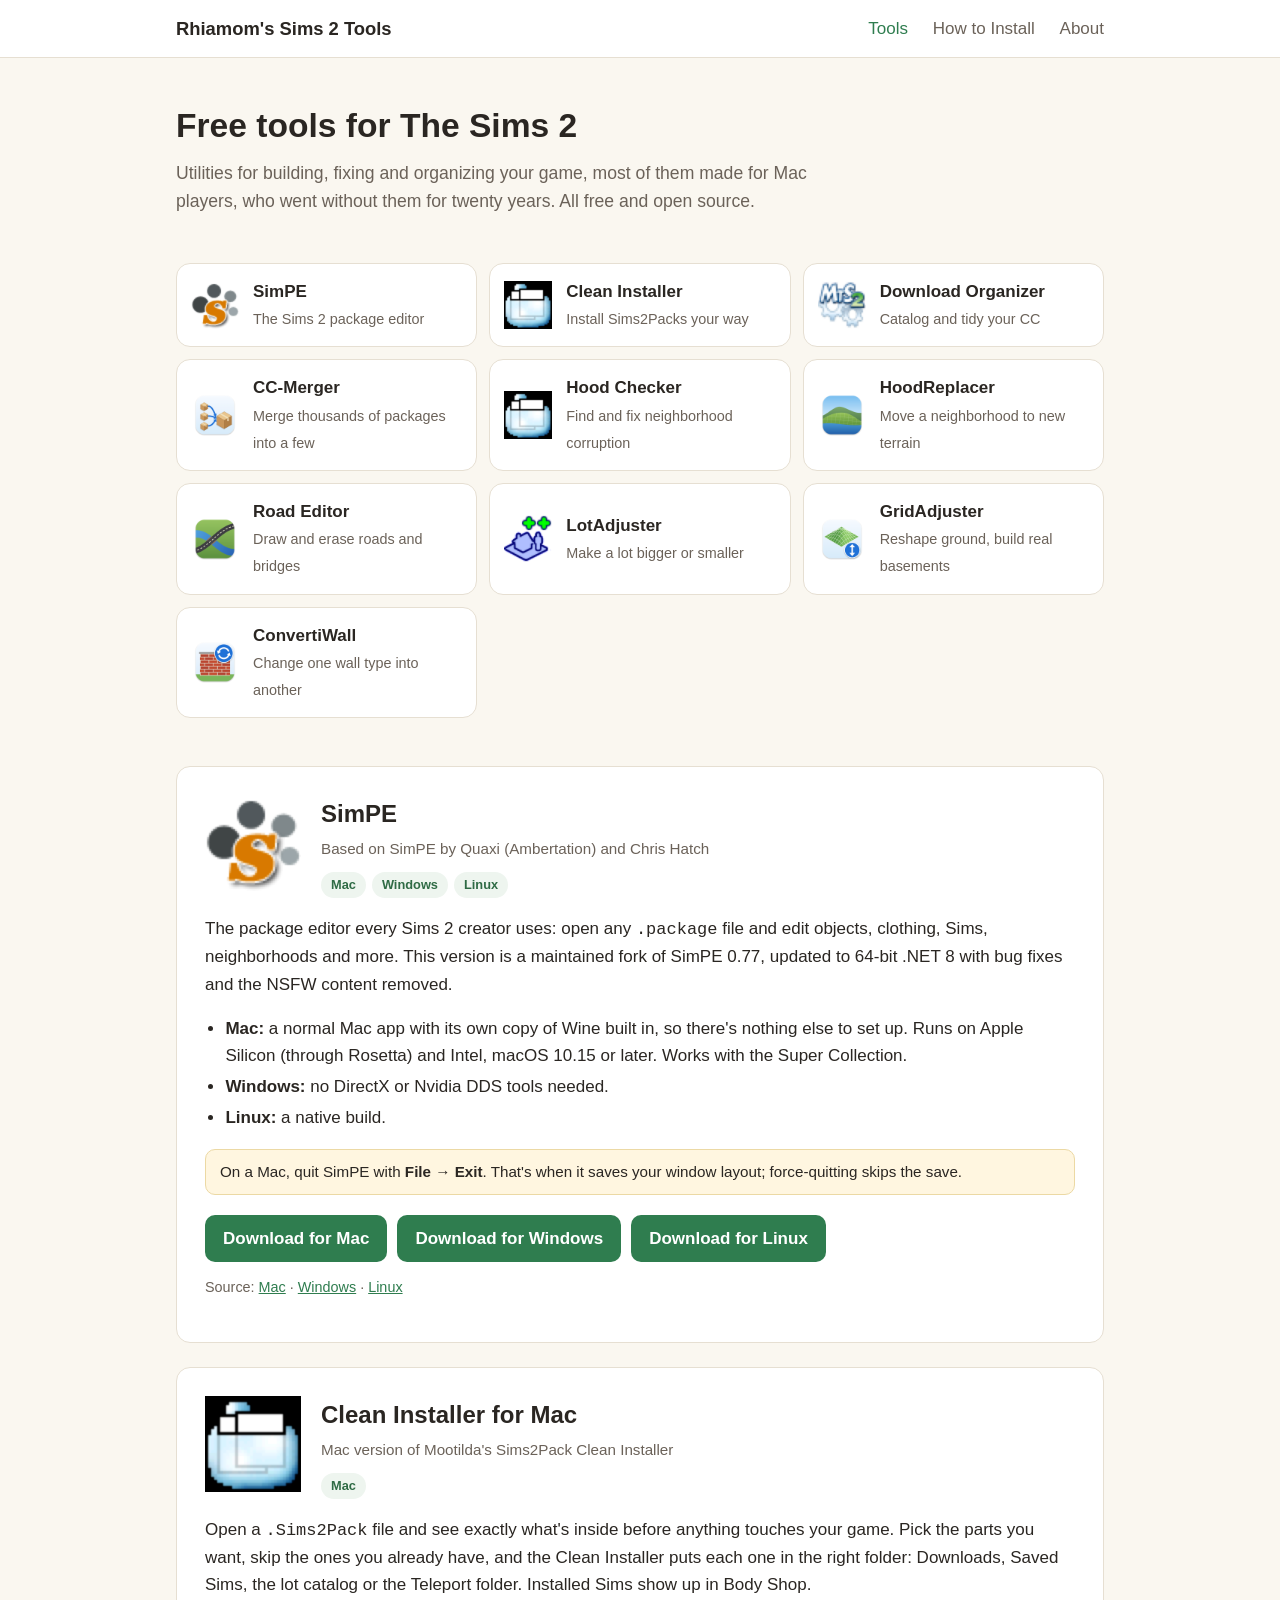
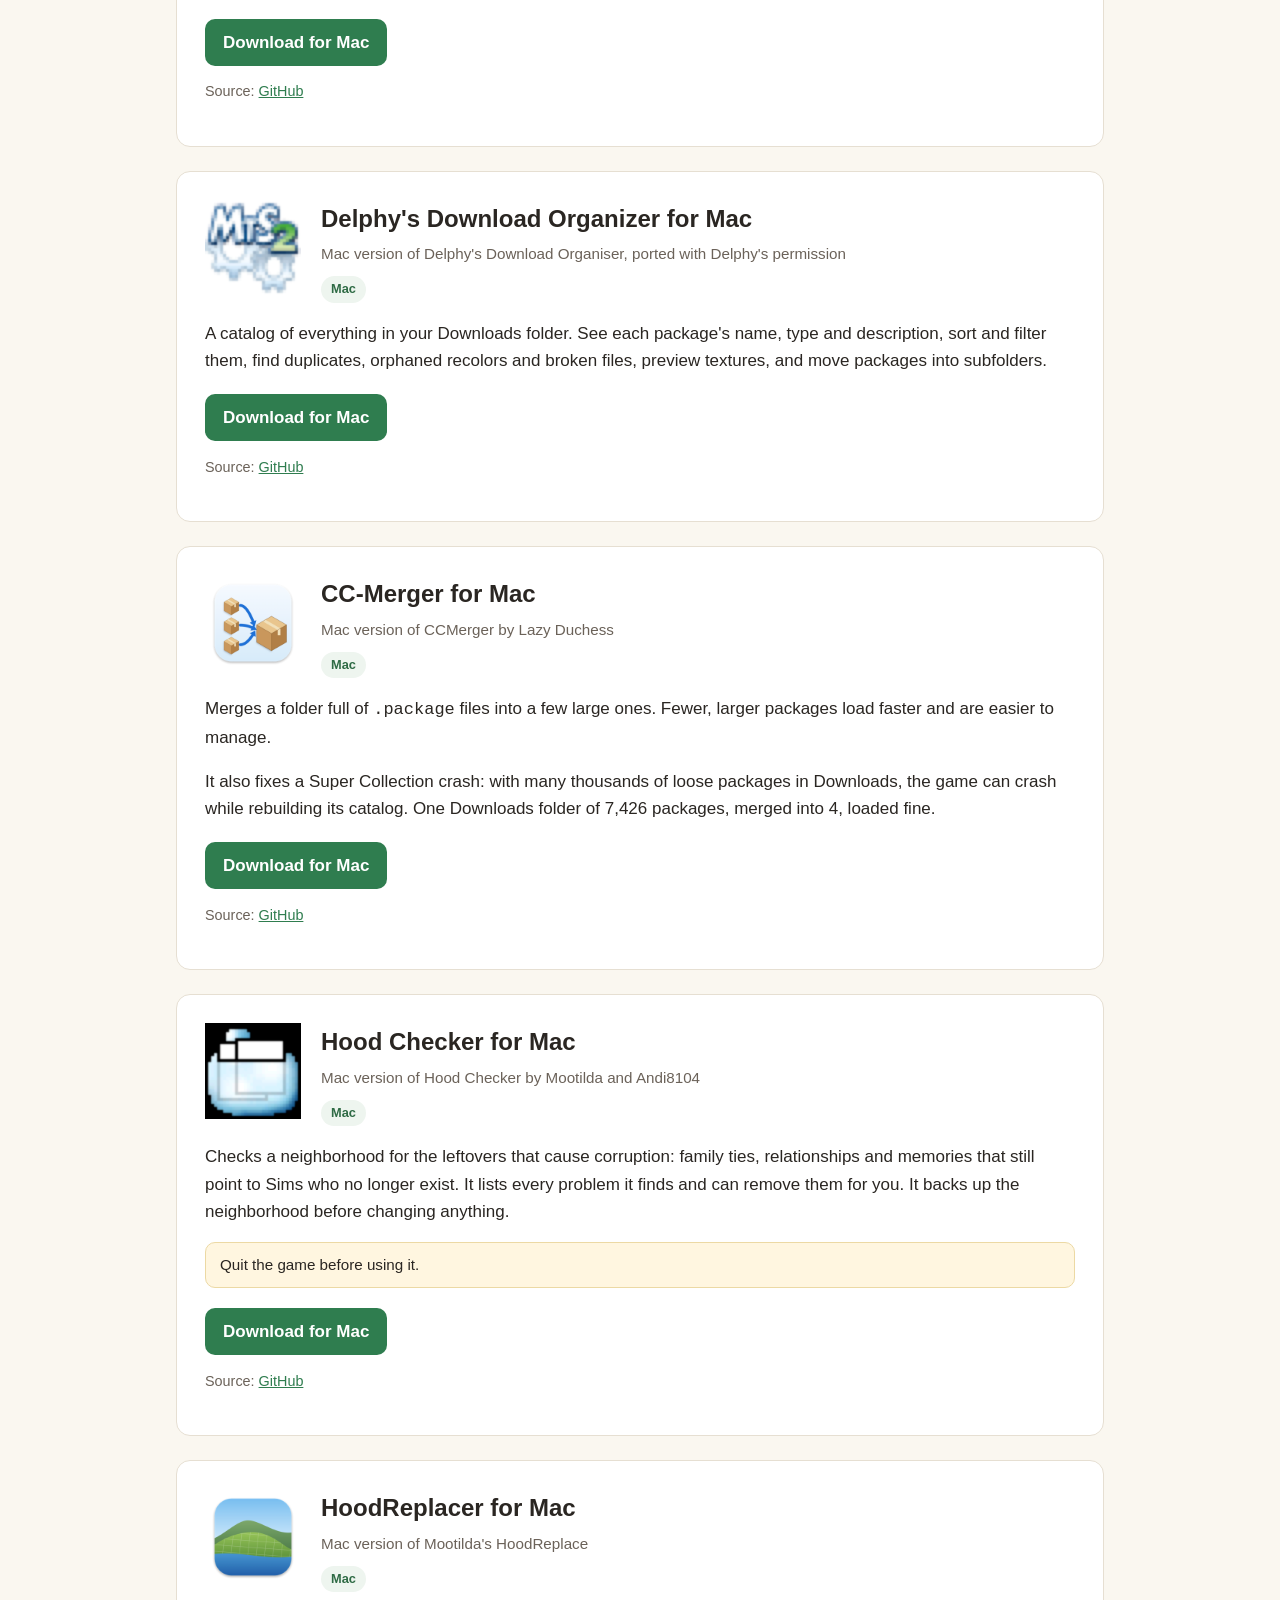
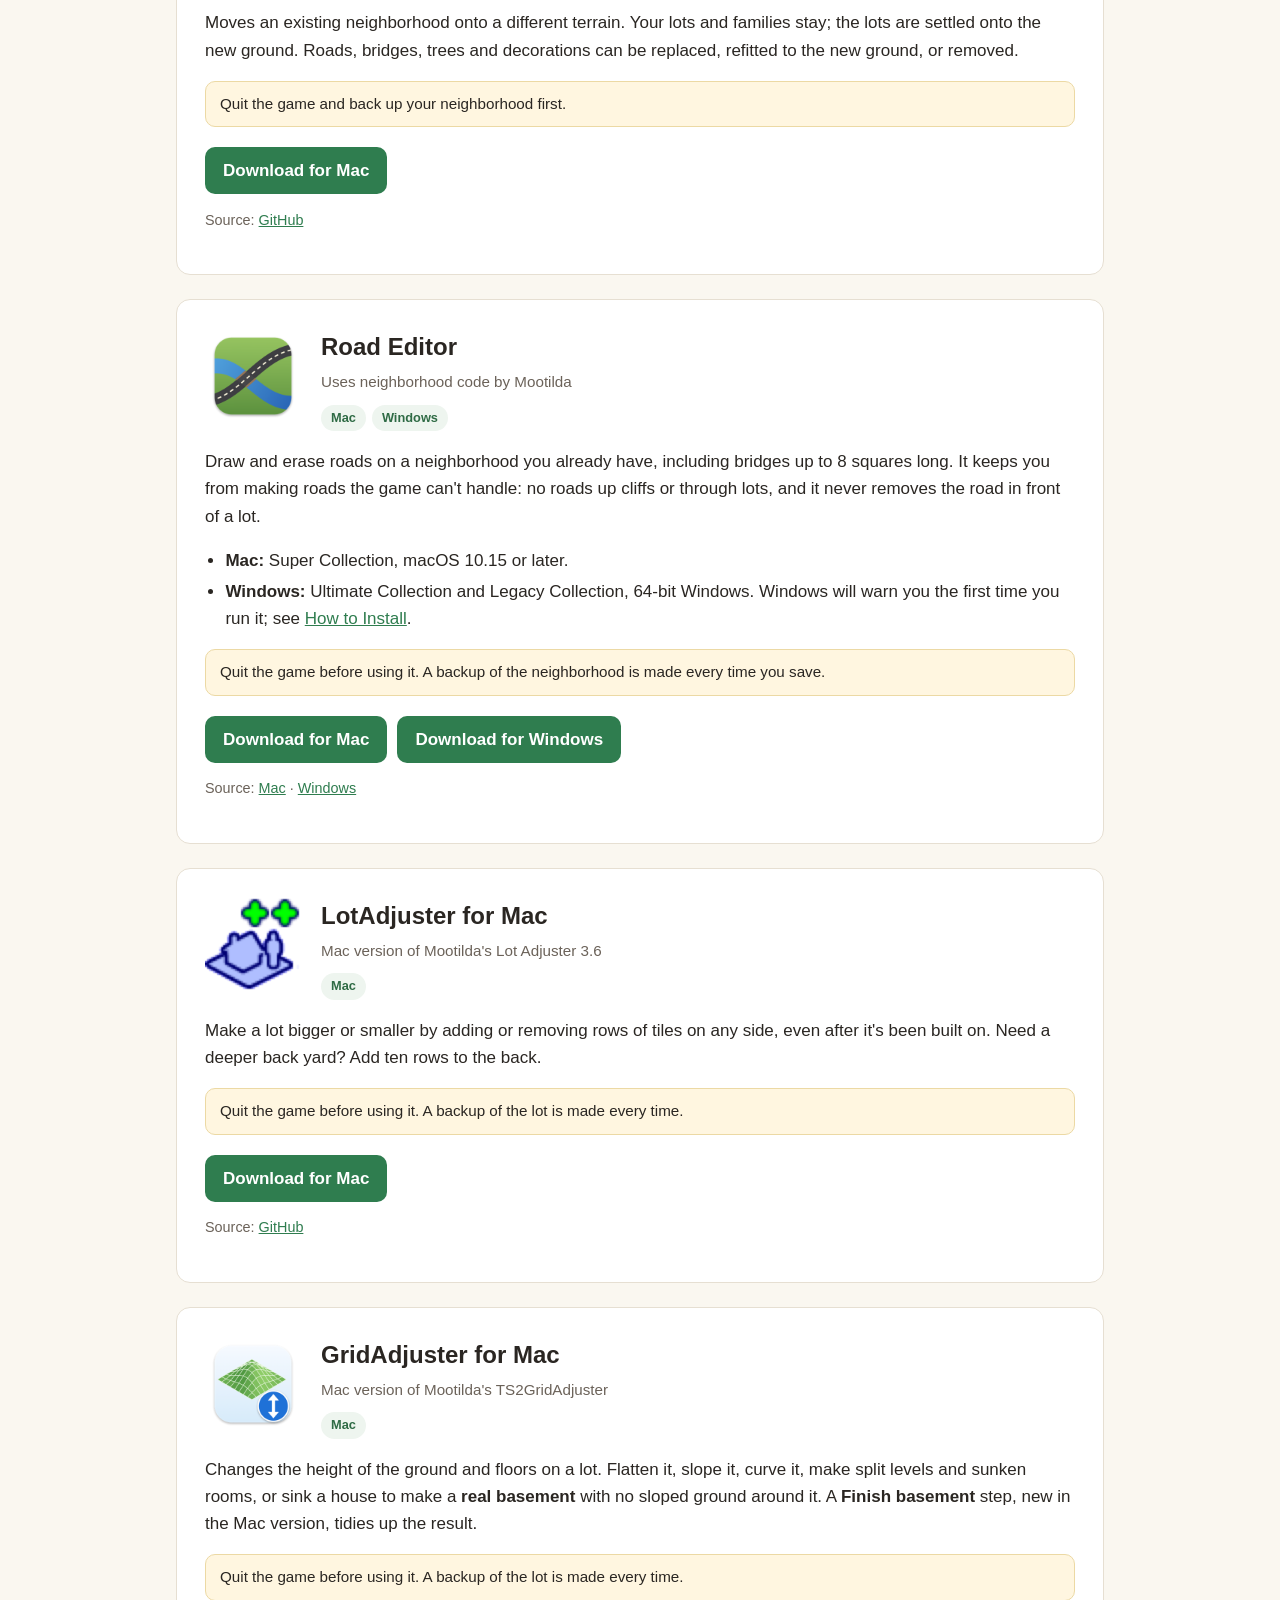
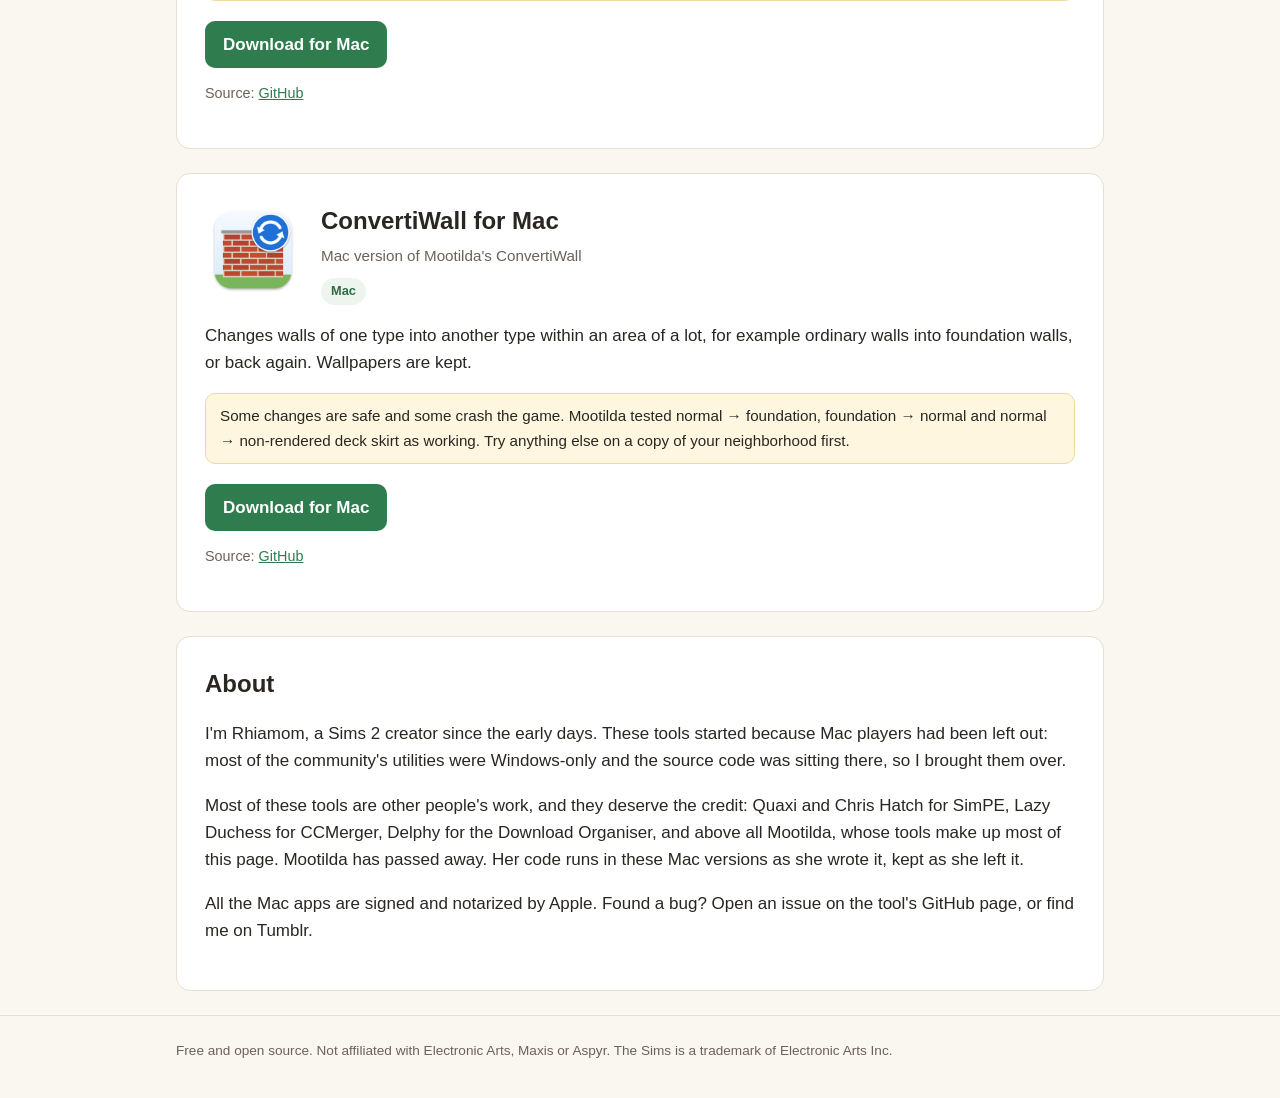
==== index.html @ bed541d4 "Initial site: tool pages, install guide, live release links Co-Authored-By: Claude Opus 5.5 <noreply" ====
<!doctype html>
<html lang="en">
<head>
  <meta charset="utf-8">
  <meta name="viewport" content="width=device-width, initial-scale=1">
  <title>Rhiamom's Sims 2 Tools</title>
  <meta name="description" content="Free Sims 2 utilities for Mac, Windows and Linux: SimPE, Clean Installer, CC-Merger, Road Editor, Hood Checker and more.">
  <link rel="icon" href="icons/simpe.png">
  <link rel="stylesheet" href="style.css">
</head>
<body>

<header class="site">
  <div class="wrap">
    <a class="brand" href="./">Rhiamom's Sims 2 Tools</a>
    <nav>
      <a href="./" aria-current="page">Tools</a>
      <a href="install.html">How to Install</a>
      <a href="#about">About</a>
    </nav>
  </div>
</header>

<main class="wrap">

  <section class="hero">
    <h1>Free tools for The Sims 2</h1>
    <p>Utilities for building, fixing and organizing your game, most of them made
    for Mac players, who went without them for twenty years. All free and open source.</p>
  </section>

  <div class="grid">
    <a href="#simpe"><img src="icons/simpe.png" alt=""><div><strong>SimPE</strong><span>The Sims 2 package editor</span></div></a>
    <a href="#clean-installer"><img src="icons/clean-installer.png" alt=""><div><strong>Clean Installer</strong><span>Install Sims2Packs your way</span></div></a>
    <a href="#download-organizer"><img src="icons/download-organizer.png" alt=""><div><strong>Download Organizer</strong><span>Catalog and tidy your CC</span></div></a>
    <a href="#cc-merger"><img src="icons/cc-merger.png" alt=""><div><strong>CC-Merger</strong><span>Merge thousands of packages into a few</span></div></a>
    <a href="#hood-checker"><img src="icons/hood-checker.png" alt=""><div><strong>Hood Checker</strong><span>Find and fix neighborhood corruption</span></div></a>
    <a href="#hoodreplacer"><img src="icons/hoodreplacer.png" alt=""><div><strong>HoodReplacer</strong><span>Move a neighborhood to new terrain</span></div></a>
    <a href="#road-editor"><img src="icons/road-editor.png" alt=""><div><strong>Road Editor</strong><span>Draw and erase roads and bridges</span></div></a>
    <a href="#lotadjuster"><img src="icons/lotadjuster.png" alt=""><div><strong>LotAdjuster</strong><span>Make a lot bigger or smaller</span></div></a>
    <a href="#gridadjuster"><img src="icons/gridadjuster.png" alt=""><div><strong>GridAdjuster</strong><span>Reshape ground, build real basements</span></div></a>
    <a href="#convertiwall"><img src="icons/convertiwall.png" alt=""><div><strong>ConvertiWall</strong><span>Change one wall type into another</span></div></a>
  </div>

  <!-- ===================== SimPE ===================== -->
  <section class="tool" id="simpe">
    <div class="tool-head">
      <img src="icons/simpe.png" alt="SimPE icon">
      <div>
        <h2>SimPE</h2>
        <p class="credit">Based on SimPE by Quaxi (Ambertation) and Chris Hatch</p>
        <div class="tags"><span>Mac</span><span>Windows</span><span>Linux</span></div>
      </div>
    </div>
    <p>The package editor every Sims 2 creator uses: open any <code>.package</code> file and edit
    objects, clothing, Sims, neighborhoods and more. This version is a maintained fork of
    SimPE 0.77, updated to 64-bit .NET 8 with bug fixes and the NSFW content removed.</p>
    <ul>
      <li><strong>Mac:</strong> a normal Mac app with its own copy of Wine built in, so there's
        nothing else to set up. Runs on Apple Silicon (through Rosetta) and Intel, macOS 10.15 or later.
        Works with the Super Collection.</li>
      <li><strong>Windows:</strong> no DirectX or Nvidia DDS tools needed.</li>
      <li><strong>Linux:</strong> a native build.</li>
    </ul>
    <div class="note">On a Mac, quit SimPE with <strong>File → Exit</strong>. That's when it saves your
      window layout; force-quitting skips the save.</div>
    <div class="downloads">
      <a class="btn" data-repo="SimPE-Mac-Wine" data-ext=".dmg" href="https://github.com/rhiamom/SimPE-Mac-Wine/releases/latest">Download for Mac</a>
      <a class="btn" data-repo="SimPE-Fixed" data-ext=".zip" href="https://github.com/rhiamom/SimPE-Fixed/releases/latest">Download for Windows</a>
      <a class="btn" data-repo="SimPE-Fixed-Linux" data-ext=".zip" href="https://github.com/rhiamom/SimPE-Fixed-Linux/releases/latest">Download for Linux</a>
    </div>
    <p class="source">Source: <a href="https://github.com/rhiamom/SimPE-Mac-Wine">Mac</a> ·
      <a href="https://github.com/rhiamom/SimPE-Fixed">Windows</a> ·
      <a href="https://github.com/rhiamom/SimPE-Fixed-Linux">Linux</a></p>
  </section>

  <!-- ===================== Clean Installer ===================== -->
  <section class="tool" id="clean-installer">
    <div class="tool-head">
      <img src="icons/clean-installer.png" alt="Clean Installer icon">
      <div>
        <h2>Clean Installer for Mac</h2>
        <p class="credit">Mac version of Mootilda's Sims2Pack Clean Installer</p>
        <div class="tags"><span>Mac</span></div>
      </div>
    </div>
    <p>Open a <code>.Sims2Pack</code> file and see exactly what's inside before anything touches
    your game. Pick the parts you want, skip the ones you already have, and the Clean Installer puts
    each one in the right folder: Downloads, Saved Sims, the lot catalog or the Teleport folder.
    Installed Sims show up in Body Shop.</p>
    <div class="downloads">
      <a class="btn" data-repo="Clean-Installer-for-Mac" data-ext=".dmg" href="https://github.com/rhiamom/Clean-Installer-for-Mac/releases/latest">Download for Mac</a>
    </div>
    <p class="source">Source: <a href="https://github.com/rhiamom/Clean-Installer-for-Mac">GitHub</a></p>
  </section>

  <!-- ===================== Download Organizer ===================== -->
  <section class="tool" id="download-organizer">
    <div class="tool-head">
      <img src="icons/download-organizer.png" alt="Download Organizer icon">
      <div>
        <h2>Delphy's Download Organizer for Mac</h2>
        <p class="credit">Mac version of Delphy's Download Organiser, ported with Delphy's permission</p>
        <div class="tags"><span>Mac</span></div>
      </div>
    </div>
    <p>A catalog of everything in your Downloads folder. See each package's name, type and
    description, sort and filter them, find duplicates, orphaned recolors and broken files, preview
    textures, and move packages into subfolders.</p>
    <div class="downloads">
      <a class="btn" data-repo="Delphy-s-Download-Organizer-for-Mac" data-ext=".dmg" href="https://github.com/rhiamom/Delphy-s-Download-Organizer-for-Mac/releases/latest">Download for Mac</a>
    </div>
    <p class="source">Source: <a href="https://github.com/rhiamom/Delphy-s-Download-Organizer-for-Mac">GitHub</a></p>
  </section>

  <!-- ===================== CC-Merger ===================== -->
  <section class="tool" id="cc-merger">
    <div class="tool-head">
      <img src="icons/cc-merger.png" alt="CC-Merger icon">
      <div>
        <h2>CC-Merger for Mac</h2>
        <p class="credit">Mac version of CCMerger by Lazy Duchess</p>
        <div class="tags"><span>Mac</span></div>
      </div>
    </div>
    <p>Merges a folder full of <code>.package</code> files into a few large ones. Fewer, larger
    packages load faster and are easier to manage.</p>
    <p>It also fixes a Super Collection crash: with many thousands of loose packages in Downloads,
    the game can crash while rebuilding its catalog. One Downloads folder of 7,426 packages, merged
    into 4, loaded fine.</p>
    <div class="downloads">
      <a class="btn" data-repo="CC-Merger-for-Mac" data-ext=".dmg" href="https://github.com/rhiamom/CC-Merger-for-Mac/releases/latest">Download for Mac</a>
    </div>
    <p class="source">Source: <a href="https://github.com/rhiamom/CC-Merger-for-Mac">GitHub</a></p>
  </section>

  <!-- ===================== Hood Checker ===================== -->
  <section class="tool" id="hood-checker">
    <div class="tool-head">
      <img src="icons/hood-checker.png" alt="Hood Checker icon">
      <div>
        <h2>Hood Checker for Mac</h2>
        <p class="credit">Mac version of Hood Checker by Mootilda and Andi8104</p>
        <div class="tags"><span>Mac</span></div>
      </div>
    </div>
    <p>Checks a neighborhood for the leftovers that cause corruption: family ties, relationships
    and memories that still point to Sims who no longer exist. It lists every problem it finds and
    can remove them for you. It backs up the neighborhood before changing anything.</p>
    <div class="note">Quit the game before using it.</div>
    <div class="downloads">
      <a class="btn" data-repo="Hood-Checker-for-Mac" data-ext=".dmg" href="https://github.com/rhiamom/Hood-Checker-for-Mac/releases/latest">Download for Mac</a>
    </div>
    <p class="source">Source: <a href="https://github.com/rhiamom/Hood-Checker-for-Mac">GitHub</a></p>
  </section>

  <!-- ===================== HoodReplacer ===================== -->
  <section class="tool" id="hoodreplacer">
    <div class="tool-head">
      <img src="icons/hoodreplacer.png" alt="HoodReplacer icon">
      <div>
        <h2>HoodReplacer for Mac</h2>
        <p class="credit">Mac version of Mootilda's HoodReplace</p>
        <div class="tags"><span>Mac</span></div>
      </div>
    </div>
    <p>Moves an existing neighborhood onto a different terrain. Your lots and families stay; the
    lots are settled onto the new ground. Roads, bridges, trees and decorations can be replaced,
    refitted to the new ground, or removed.</p>
    <div class="note">Quit the game and back up your neighborhood first.</div>
    <div class="downloads">
      <a class="btn" data-repo="HoodReplacer-for-Mac" data-ext=".dmg" href="https://github.com/rhiamom/HoodReplacer-for-Mac/releases/latest">Download for Mac</a>
    </div>
    <p class="source">Source: <a href="https://github.com/rhiamom/HoodReplacer-for-Mac">GitHub</a></p>
  </section>

  <!-- ===================== Road Editor ===================== -->
  <section class="tool" id="road-editor">
    <div class="tool-head">
      <img src="icons/road-editor.png" alt="Road Editor icon">
      <div>
        <h2>Road Editor</h2>
        <p class="credit">Uses neighborhood code by Mootilda</p>
        <div class="tags"><span>Mac</span><span>Windows</span></div>
      </div>
    </div>
    <p>Draw and erase roads on a neighborhood you already have, including bridges up to
    8 squares long. It keeps you from making roads the game can't handle: no roads up cliffs or
    through lots, and it never removes the road in front of a lot.</p>
    <ul>
      <li><strong>Mac:</strong> Super Collection, macOS 10.15 or later.</li>
      <li><strong>Windows:</strong> Ultimate Collection and Legacy Collection, 64-bit Windows.
        Windows will warn you the first time you run it; see
        <a href="install.html#windows">How to Install</a>.</li>
    </ul>
    <div class="note">Quit the game before using it. A backup of the neighborhood is made every time you save.</div>
    <div class="downloads">
      <a class="btn" data-repo="Road-Editor-for-Mac" data-ext=".dmg" href="https://github.com/rhiamom/Road-Editor-for-Mac/releases/latest">Download for Mac</a>
      <a class="btn" data-repo="Road-Editor-for-Windows" data-ext=".zip" href="https://github.com/rhiamom/Road-Editor-for-Windows/releases/latest">Download for Windows</a>
    </div>
    <p class="source">Source: <a href="https://github.com/rhiamom/Road-Editor-for-Mac">Mac</a> ·
      <a href="https://github.com/rhiamom/Road-Editor-for-Windows">Windows</a></p>
  </section>

  <!-- ===================== LotAdjuster ===================== -->
  <section class="tool" id="lotadjuster">
    <div class="tool-head">
      <img src="icons/lotadjuster.png" alt="LotAdjuster icon">
      <div>
        <h2>LotAdjuster for Mac</h2>
        <p class="credit">Mac version of Mootilda's Lot Adjuster 3.6</p>
        <div class="tags"><span>Mac</span></div>
      </div>
    </div>
    <p>Make a lot bigger or smaller by adding or removing rows of tiles on any side, even after
    it's been built on. Need a deeper back yard? Add ten rows to the back.</p>
    <div class="note">Quit the game before using it. A backup of the lot is made every time.</div>
    <div class="downloads">
      <a class="btn" data-repo="Lot-Adjuster-for-Mac" data-ext=".dmg" href="https://github.com/rhiamom/Lot-Adjuster-for-Mac/releases/latest">Download for Mac</a>
    </div>
    <p class="source">Source: <a href="https://github.com/rhiamom/Lot-Adjuster-for-Mac">GitHub</a></p>
  </section>

  <!-- ===================== GridAdjuster ===================== -->
  <section class="tool" id="gridadjuster">
    <div class="tool-head">
      <img src="icons/gridadjuster.png" alt="GridAdjuster icon">
      <div>
        <h2>GridAdjuster for Mac</h2>
        <p class="credit">Mac version of Mootilda's TS2GridAdjuster</p>
        <div class="tags"><span>Mac</span></div>
      </div>
    </div>
    <p>Changes the height of the ground and floors on a lot. Flatten it, slope it, curve it,
    make split levels and sunken rooms, or sink a house to make a <strong>real basement</strong>
    with no sloped ground around it. A <strong>Finish basement</strong> step, new in the Mac
    version, tidies up the result.</p>
    <div class="note">Quit the game before using it. A backup of the lot is made every time.</div>
    <div class="downloads">
      <a class="btn" data-repo="Grid-Adjuster-for-Mac" data-ext=".dmg" href="https://github.com/rhiamom/Grid-Adjuster-for-Mac/releases/latest">Download for Mac</a>
    </div>
    <p class="source">Source: <a href="https://github.com/rhiamom/Grid-Adjuster-for-Mac">GitHub</a></p>
  </section>

  <!-- ===================== ConvertiWall ===================== -->
  <section class="tool" id="convertiwall">
    <div class="tool-head">
      <img src="icons/convertiwall.png" alt="ConvertiWall icon">
      <div>
        <h2>ConvertiWall for Mac</h2>
        <p class="credit">Mac version of Mootilda's ConvertiWall</p>
        <div class="tags"><span>Mac</span></div>
      </div>
    </div>
    <p>Changes walls of one type into another type within an area of a lot, for example
    ordinary walls into foundation walls, or back again. Wallpapers are kept.</p>
    <div class="note">Some changes are safe and some crash the game. Mootilda tested normal →
      foundation, foundation → normal and normal → non-rendered deck skirt as working. Try
      anything else on a copy of your neighborhood first.</div>
    <div class="downloads">
      <a class="btn" data-repo="ConvertiWall-for-Mac" data-ext=".dmg" href="https://github.com/rhiamom/ConvertiWall-for-Mac/releases/latest">Download for Mac</a>
    </div>
    <p class="source">Source: <a href="https://github.com/rhiamom/ConvertiWall-for-Mac">GitHub</a></p>
  </section>

  <!-- ===================== About ===================== -->
  <section class="tool" id="about">
    <h2>About</h2>
    <p>I'm Rhiamom, a Sims 2 creator since the early days. These tools started because Mac players
    had been left out: most of the community's utilities were Windows-only and the source code was
    sitting there, so I brought them over.</p>
    <p>Most of these tools are other people's work, and they deserve the credit: Quaxi and Chris
    Hatch for SimPE, Lazy Duchess for CCMerger, Delphy for the Download Organiser, and above all
    Mootilda, whose tools make up most of this page. Mootilda has passed away. Her code runs in
    these Mac versions as she wrote it, kept as she left it.</p>
    <p>All the Mac apps are signed and notarized by Apple. Found a bug? Open an issue on the tool's
    GitHub page, or find me on Tumblr.</p>
  </section>

</main>

<footer class="site">
  <div class="wrap">
    Free and open source. Not affiliated with Electronic Arts, Maxis or Aspyr.
    The Sims is a trademark of Electronic Arts Inc.
  </div>
</footer>

<script src="releases.js"></script>
</body>
</html>
---- style.css ----
:root {
  --bg: #faf7f0;
  --surface: #ffffff;
  --text: #2a2622;
  --muted: #6b6259;
  --border: #e6dfd2;
  --accent: #2f7d4f;
  --accent-hover: #256640;
  --accent-text: #ffffff;
  --tag-bg: #eef5ef;
  --tag-text: #2f6b45;
  --note-bg: #fff6e0;
  --note-border: #ecd9a4;
  --radius: 14px;
  --maxw: 960px;
}

@media (prefers-color-scheme: dark) {
  :root {
    --bg: #1b1a18;
    --surface: #252320;
    --text: #ece7df;
    --muted: #a99f93;
    --border: #3a3631;
    --accent: #4fae76;
    --accent-hover: #63c08a;
    --accent-text: #10241a;
    --tag-bg: #233229;
    --tag-text: #9fd6b3;
    --note-bg: #322b1c;
    --note-border: #5a4b2a;
  }
}

* { box-sizing: border-box; }

body {
  margin: 0;
  background: var(--bg);
  color: var(--text);
  font: 17px/1.6 -apple-system, BlinkMacSystemFont, "Segoe UI", Helvetica, Arial, sans-serif;
}

a { color: var(--accent); }
a:hover { color: var(--accent-hover); }

.wrap { max-width: var(--maxw); margin: 0 auto; padding: 0 16px; }

/* Header */
header.site {
  border-bottom: 1px solid var(--border);
  background: var(--surface);
}
header.site .wrap {
  display: flex; flex-wrap: wrap; align-items: center; justify-content: space-between;
  gap: 8px 24px; padding-top: 14px; padding-bottom: 14px;
}
.brand { font-weight: 700; font-size: 1.15rem; color: var(--text); text-decoration: none; }
nav a { margin-left: 20px; text-decoration: none; color: var(--muted); font-weight: 500; }
nav a:first-child { margin-left: 0; }
nav a:hover, nav a[aria-current] { color: var(--accent); }

/* Intro */
.hero { padding: 48px 0 24px; }
.hero h1 { font-size: 2.1rem; line-height: 1.2; margin: 0 0 12px; }
.hero p { color: var(--muted); font-size: 1.1rem; margin: 0; max-width: 680px; }

/* Tool index grid */
.grid {
  display: grid; gap: 12px;
  grid-template-columns: repeat(auto-fill, minmax(260px, 1fr));
  margin: 24px 0 48px;
}
.grid a {
  display: flex; align-items: center; gap: 14px;
  padding: 14px; border: 1px solid var(--border); border-radius: var(--radius);
  background: var(--surface); text-decoration: none; color: var(--text);
}
.grid a:hover { border-color: var(--accent); }
.grid img { width: 48px; height: 48px; flex: none; }
.grid strong { display: block; }
.grid span { color: var(--muted); font-size: 0.9rem; line-height: 1.35; }

/* Tool sections */
.tool {
  background: var(--surface); border: 1px solid var(--border); border-radius: var(--radius);
  padding: 28px; margin: 0 0 24px; scroll-margin-top: 16px;
}
.tool-head { display: flex; gap: 20px; align-items: flex-start; }
.tool-head img { width: 96px; height: 96px; flex: none; }
.tool h2 { margin: 0 0 4px; font-size: 1.5rem; }
.tool .credit { margin: 0; color: var(--muted); font-size: 0.95rem; }
.tags { margin: 10px 0 0; display: flex; flex-wrap: wrap; gap: 6px; }
.tags span {
  background: var(--tag-bg); color: var(--tag-text);
  font-size: 0.8rem; font-weight: 600; padding: 3px 10px; border-radius: 999px;
}
.tool ul { padding-left: 1.2em; }
.tool li { margin: 4px 0; }

.note {
  background: var(--note-bg); border: 1px solid var(--note-border);
  border-radius: 10px; padding: 10px 14px; margin: 16px 0; font-size: 0.95rem;
}

.downloads { display: flex; flex-wrap: wrap; gap: 10px; margin-top: 20px; align-items: center; }
.btn {
  display: inline-block; background: var(--accent); color: var(--accent-text);
  padding: 10px 18px; border-radius: 10px; text-decoration: none; font-weight: 600;
}
.btn:hover { background: var(--accent-hover); color: var(--accent-text); }
.btn small { font-weight: 400; opacity: 0.85; }
.btn.soon { background: var(--border); color: var(--muted); pointer-events: none; }
.source { font-size: 0.9rem; color: var(--muted); }

/* Install page */
.steps { counter-reset: step; list-style: none; padding: 0; }
.steps > li {
  counter-increment: step; position: relative;
  padding: 0 0 18px 52px; margin: 0;
}
.steps > li::before {
  content: counter(step); position: absolute; left: 0; top: -2px;
  width: 34px; height: 34px; border-radius: 50%;
  background: var(--accent); color: var(--accent-text);
  display: grid; place-items: center; font-weight: 700;
}
kbd {
  font: inherit; font-size: 0.9em; padding: 1px 6px;
  border: 1px solid var(--border); border-bottom-width: 2px; border-radius: 5px; background: var(--bg);
}

footer.site {
  border-top: 1px solid var(--border); color: var(--muted); font-size: 0.85rem;
  padding: 24px 0 40px; margin-top: 24px;
}

@media (max-width: 600px) {
  .hero h1 { font-size: 1.7rem; }
  .tool { padding: 20px; }
  .tool-head img { width: 64px; height: 64px; }
  nav a { margin-left: 14px; }
}
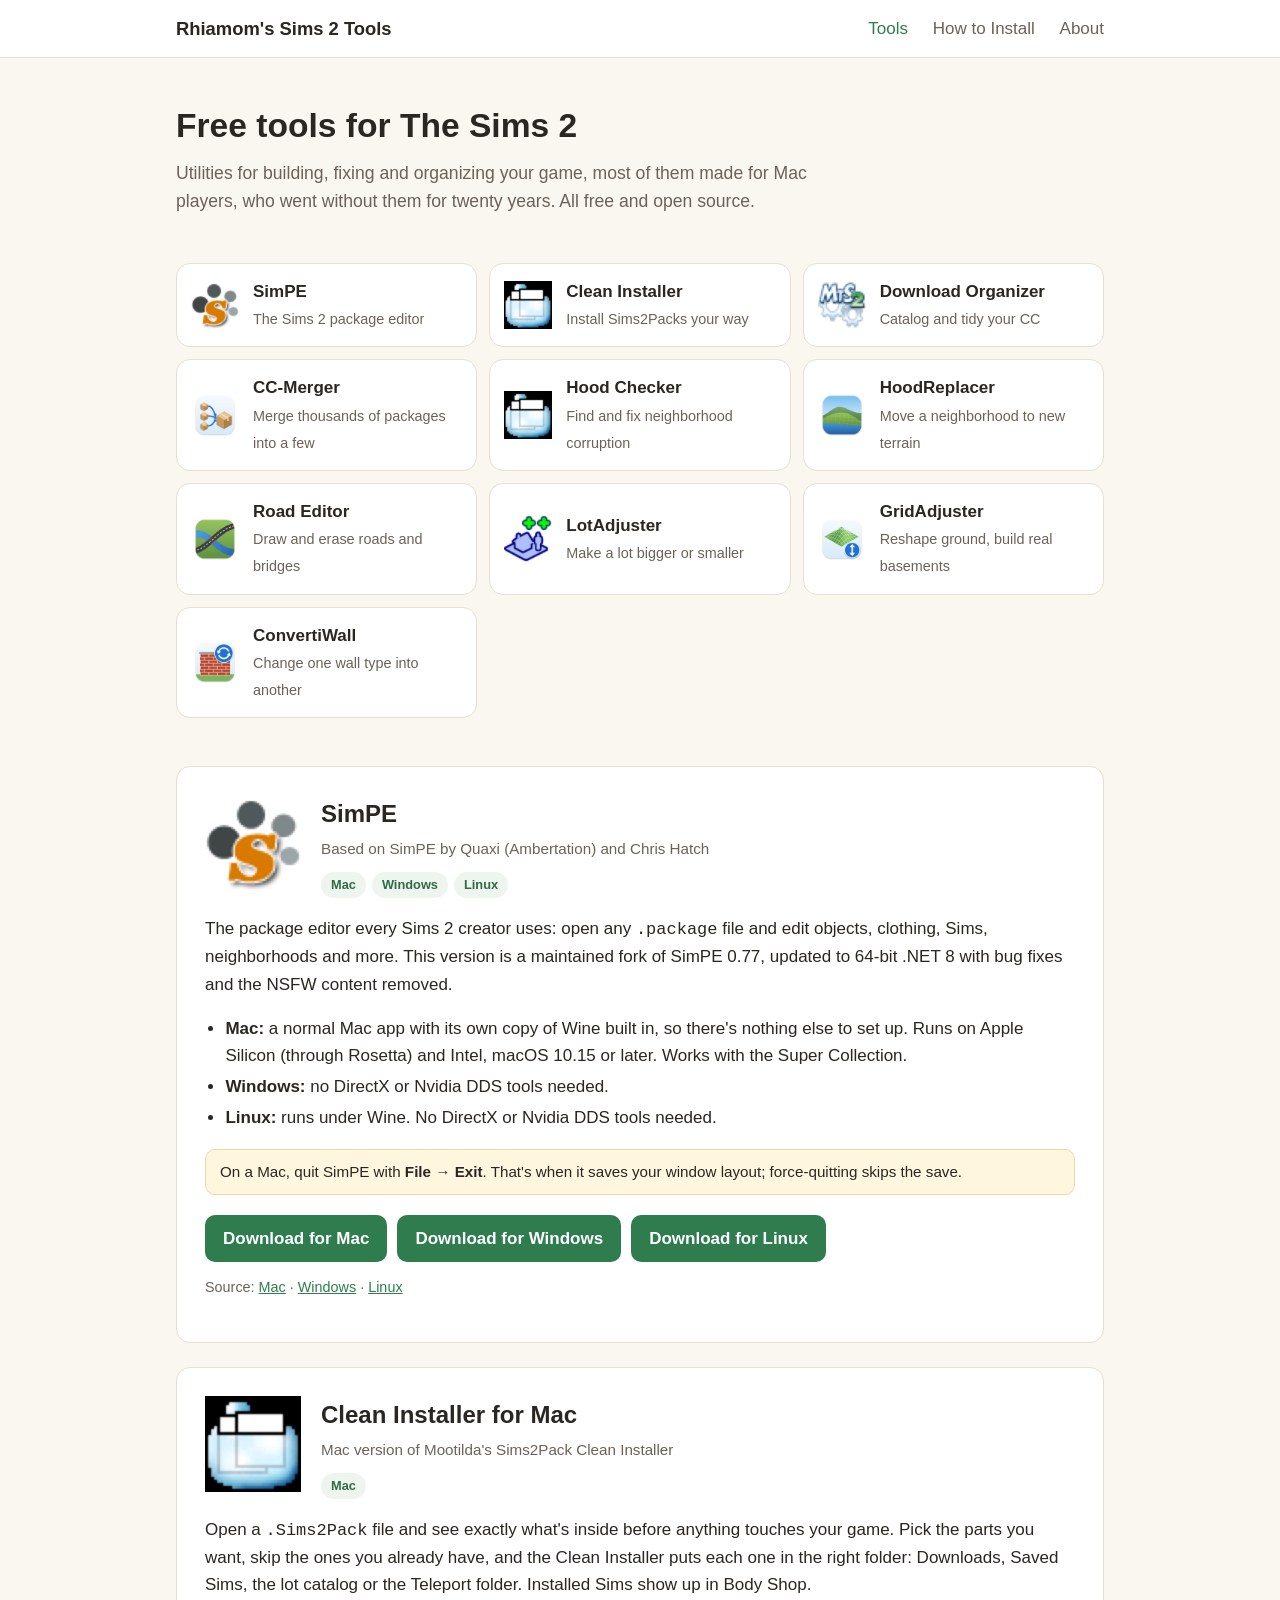
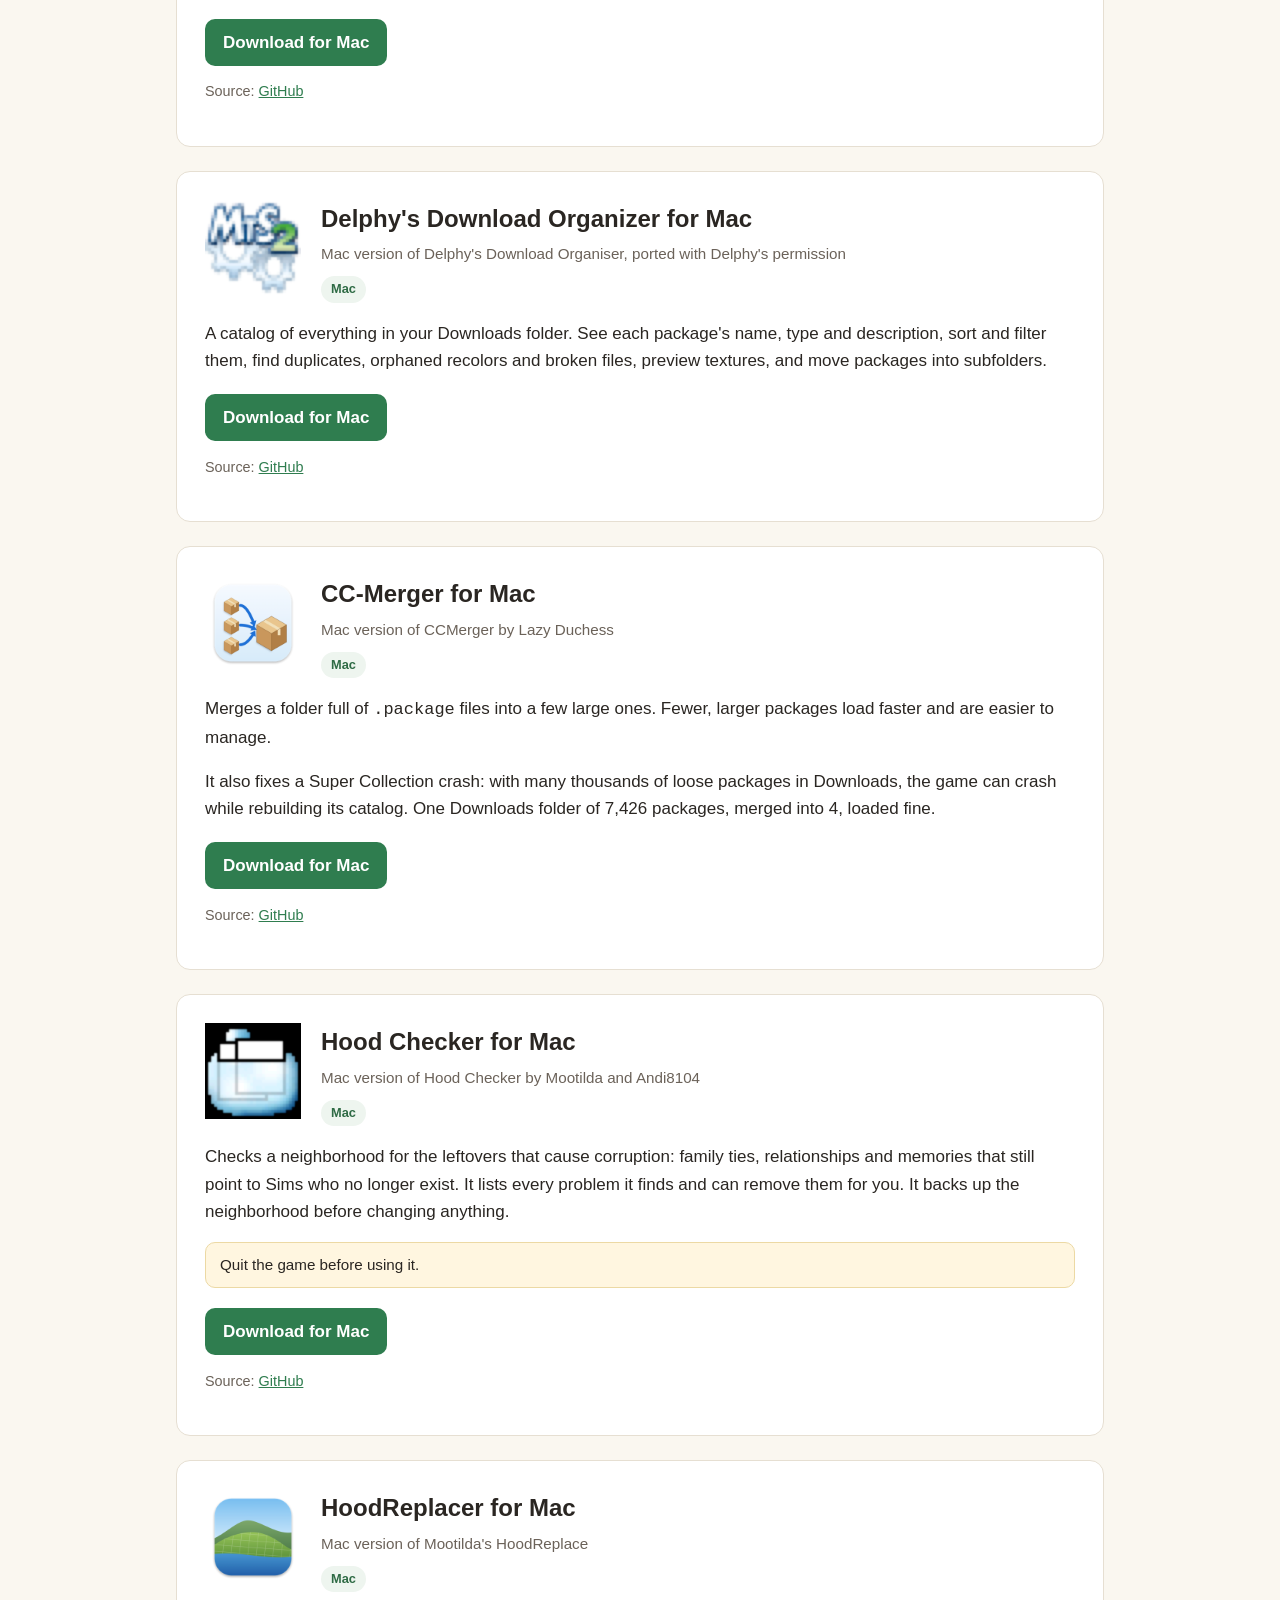
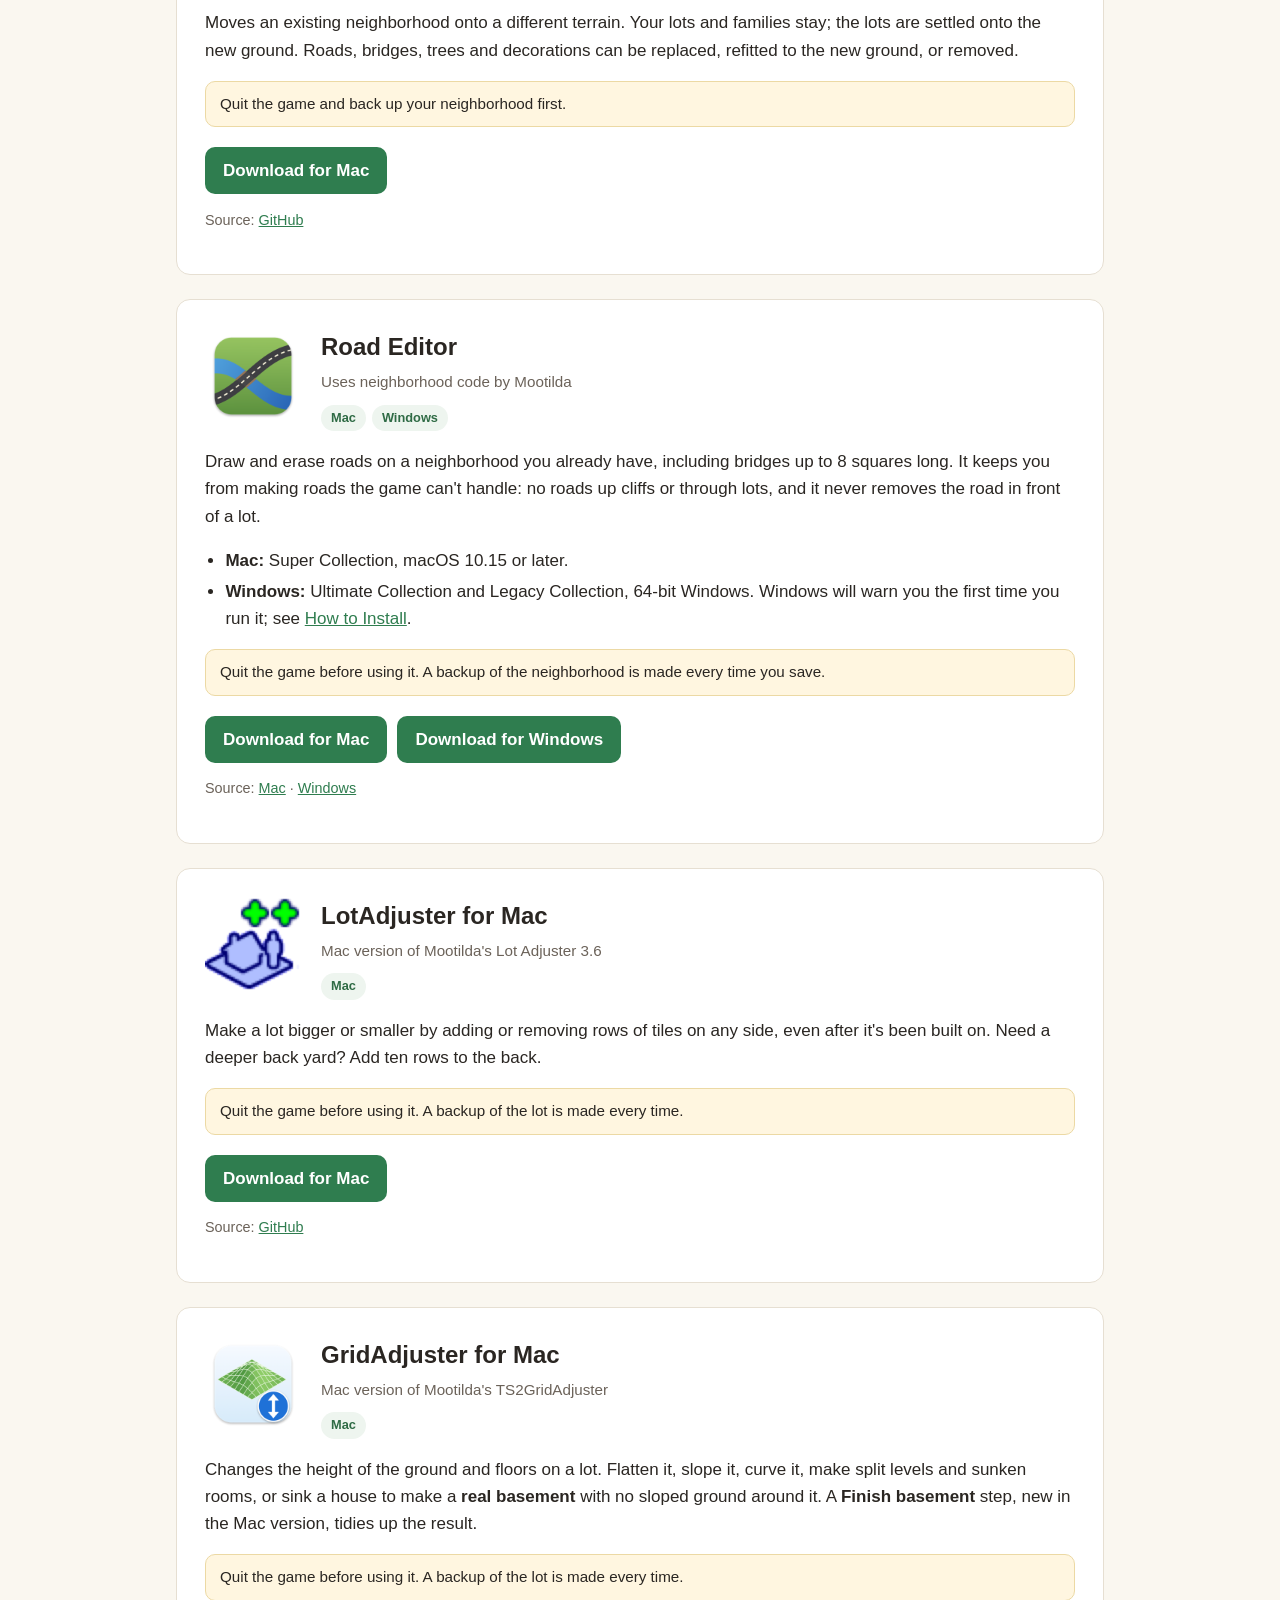
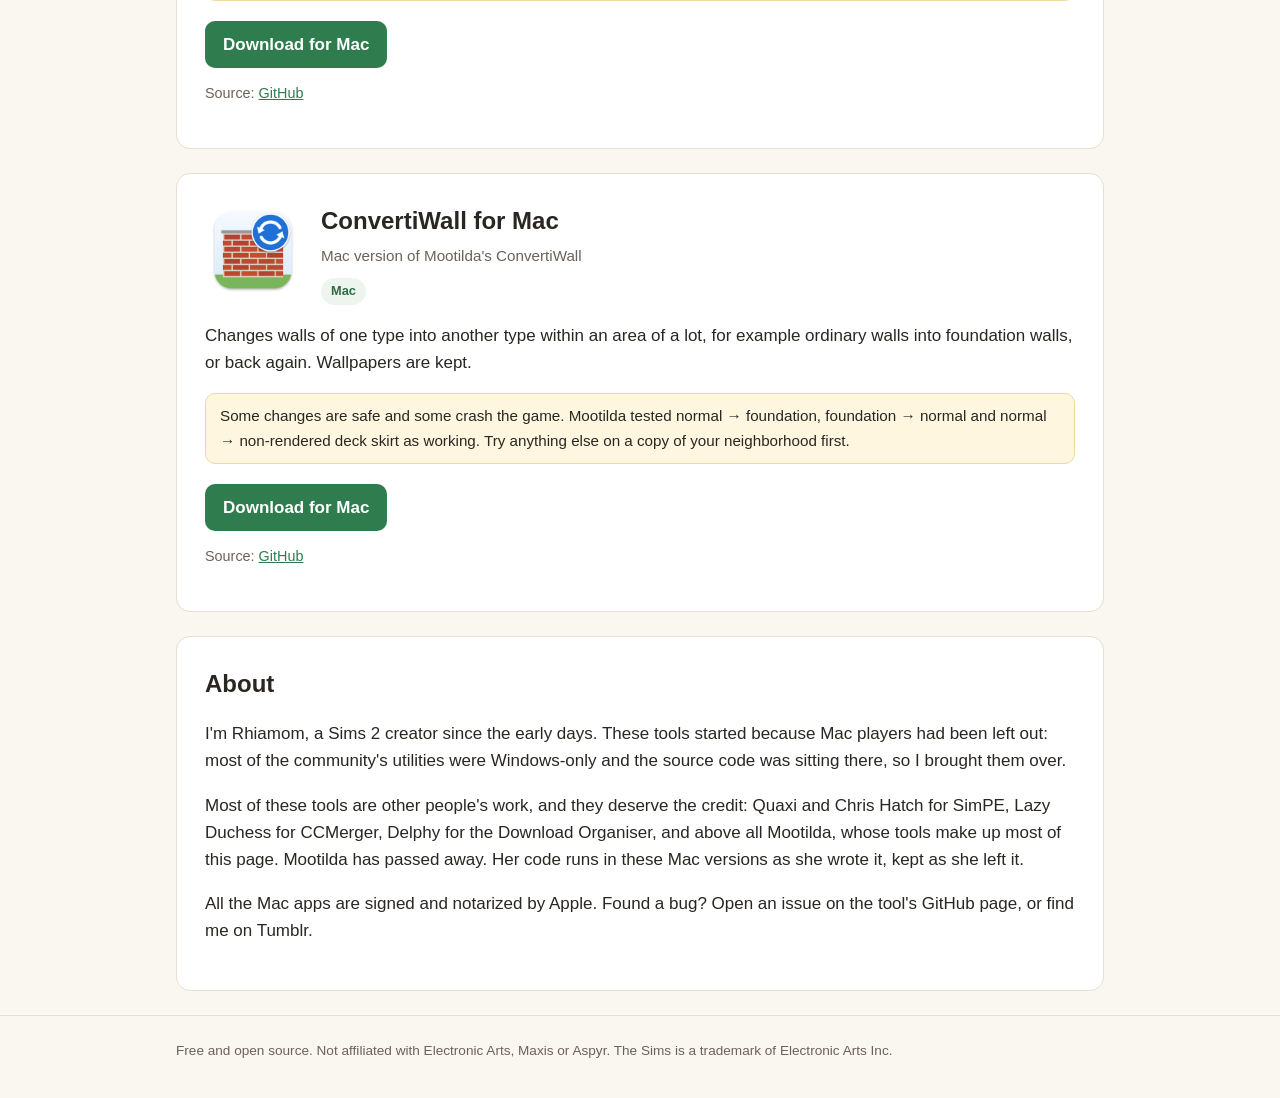
==== commit 69309f4f: "SimPE Linux runs under Wine, not native Co-Authored-By: Claude Opus 5.5 <noreply@anthropic.com>" ====
--- a/index.html
+++ b/index.html
@@ -60,7 +60,7 @@
         nothing else to set up. Runs on Apple Silicon (through Rosetta) and Intel, macOS 10.15 or later.
         Works with the Super Collection.</li>
       <li><strong>Windows:</strong> no DirectX or Nvidia DDS tools needed.</li>
-      <li><strong>Linux:</strong> a native build.</li>
+      <li><strong>Linux:</strong> runs under Wine. No DirectX or Nvidia DDS tools needed.</li>
     </ul>
     <div class="note">On a Mac, quit SimPE with <strong>File → Exit</strong>. That's when it saves your
       window layout; force-quitting skips the save.</div>
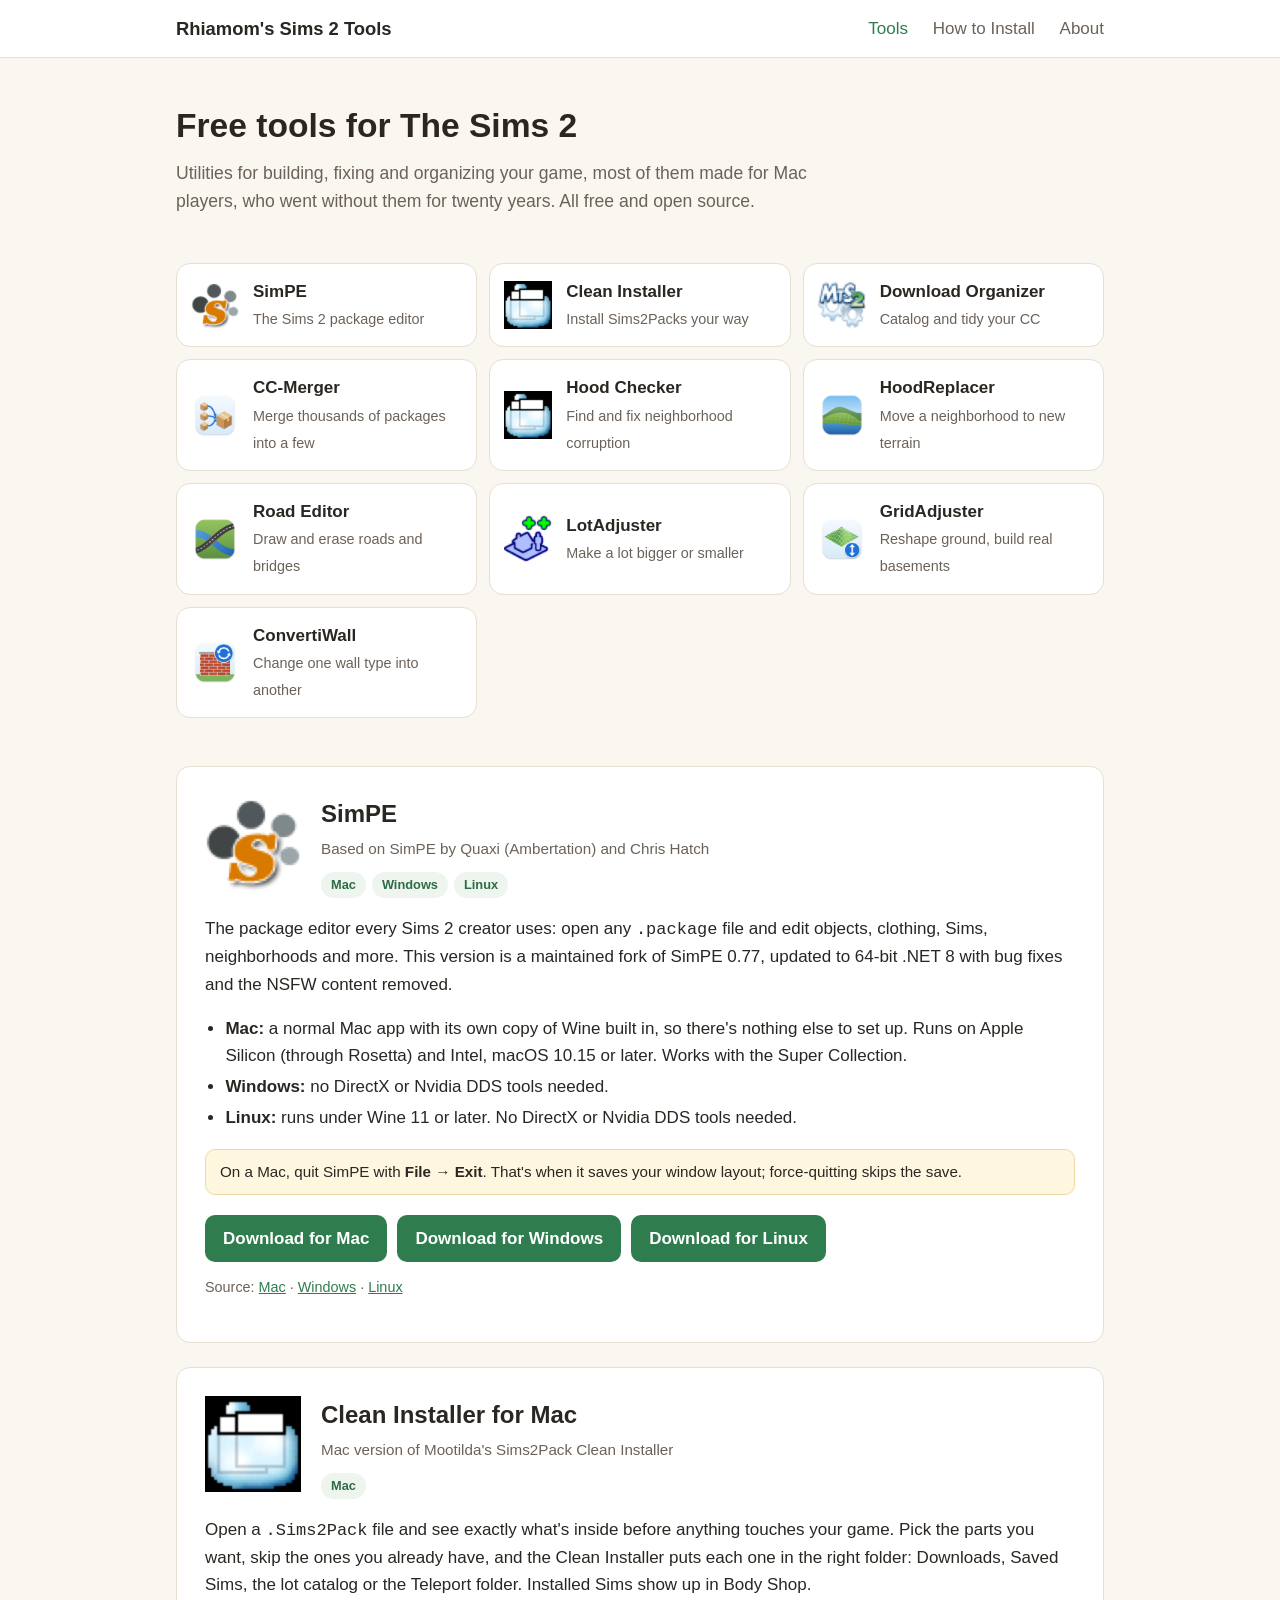
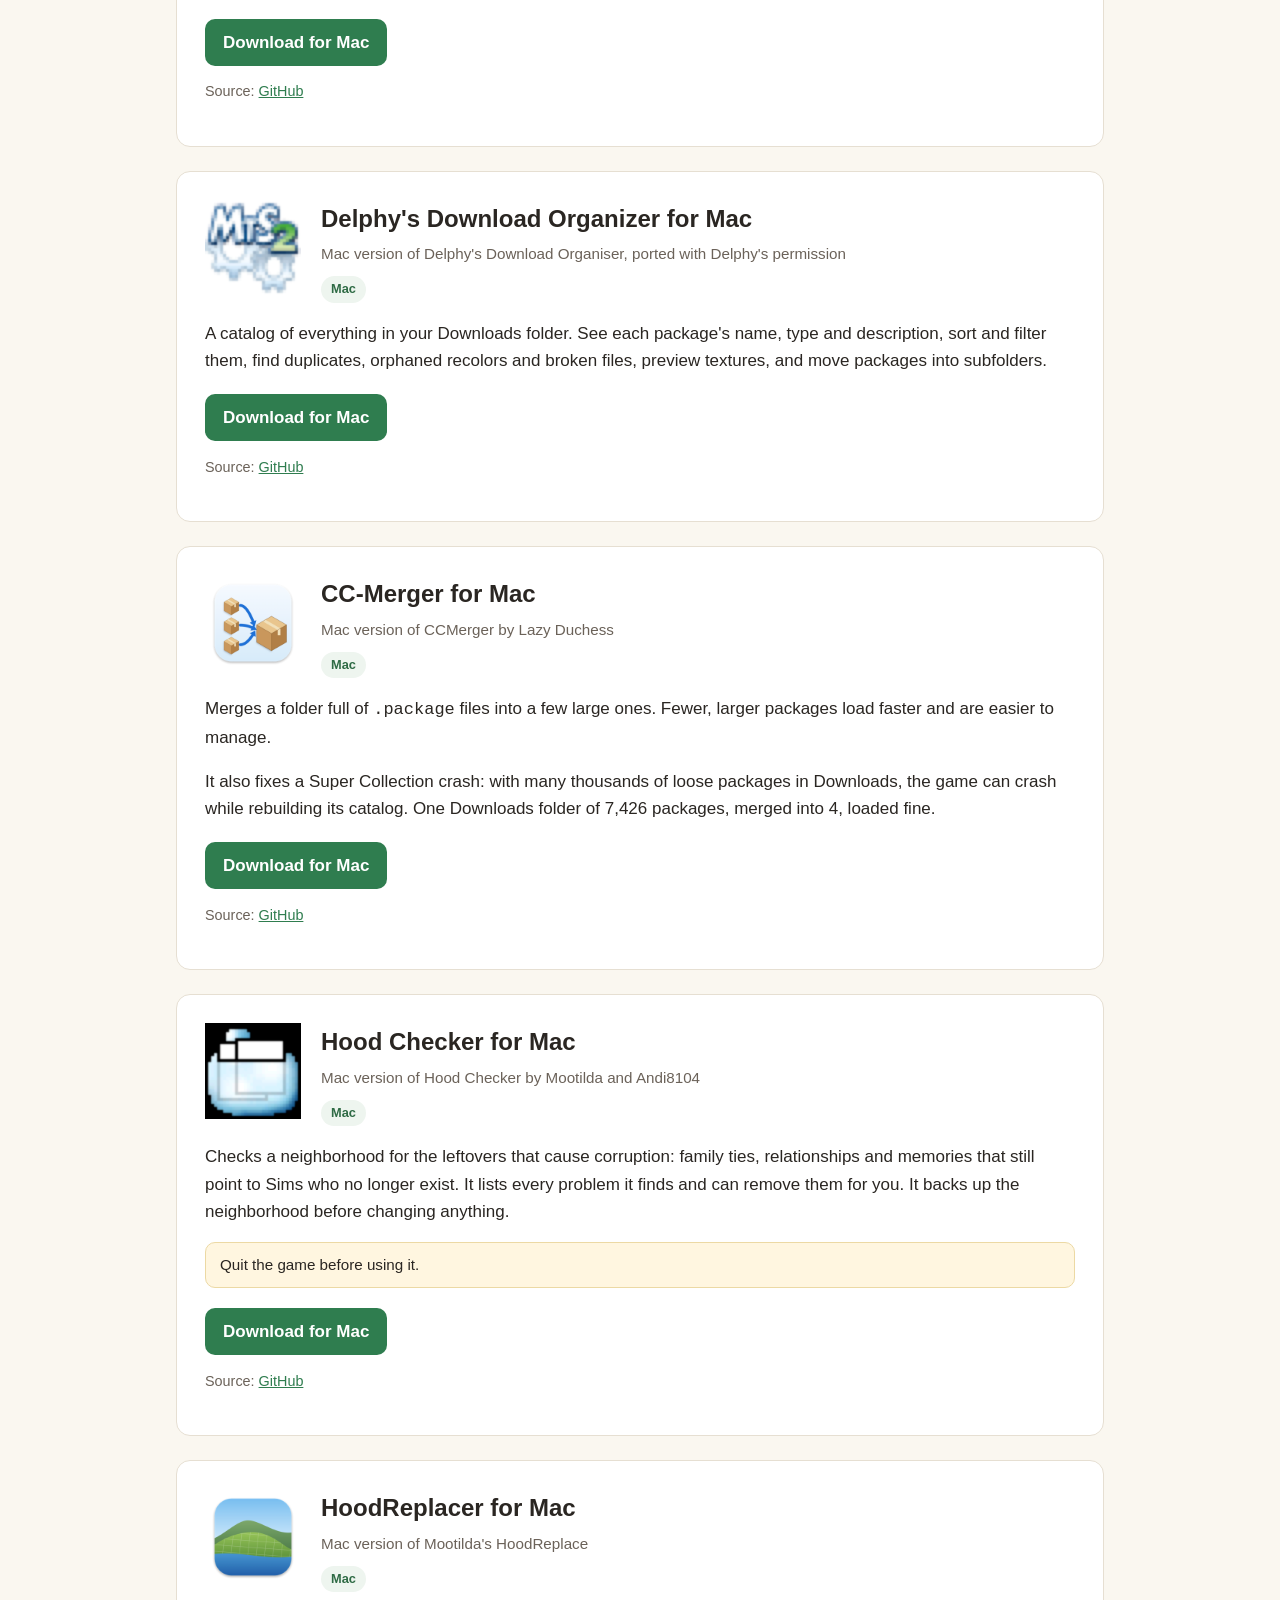
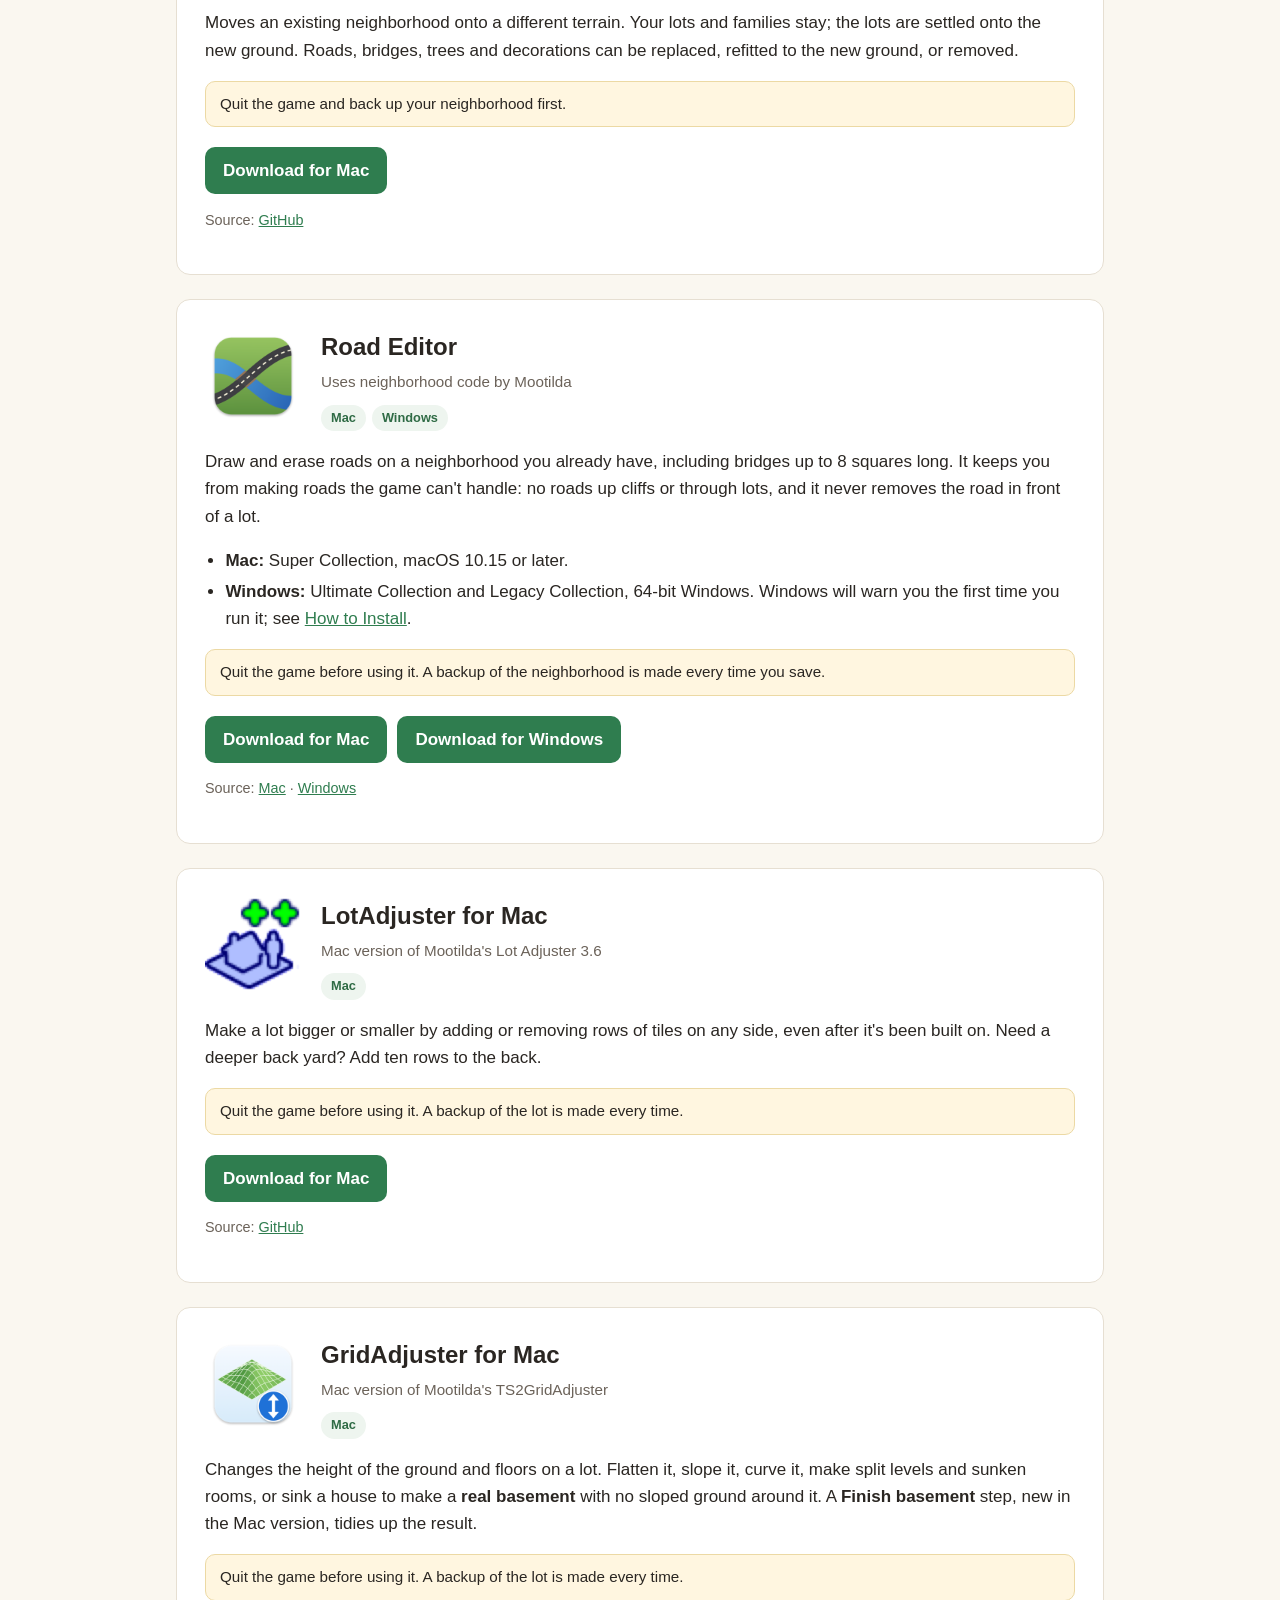
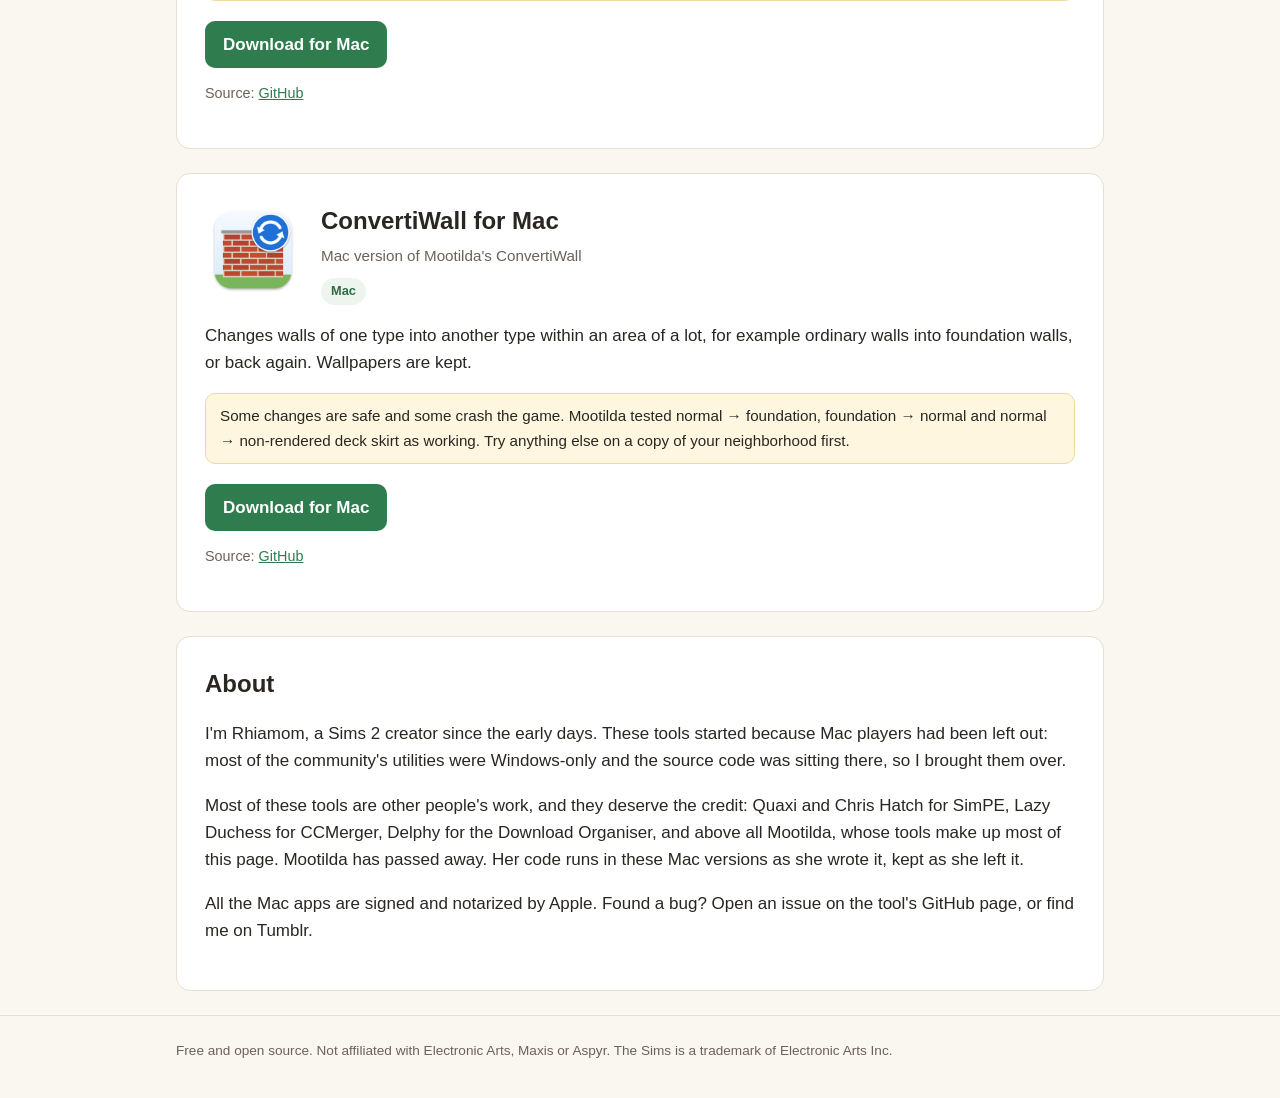
==== commit a61bf8c1: "Linux SimPE needs Wine 11+ (DPI awareness bug in older Wine) Co-Authored-By: Claude Opus 5.5 <norepl" ====
--- a/index.html
+++ b/index.html
@@ -60,7 +60,7 @@
         nothing else to set up. Runs on Apple Silicon (through Rosetta) and Intel, macOS 10.15 or later.
         Works with the Super Collection.</li>
       <li><strong>Windows:</strong> no DirectX or Nvidia DDS tools needed.</li>
-      <li><strong>Linux:</strong> runs under Wine. No DirectX or Nvidia DDS tools needed.</li>
+      <li><strong>Linux:</strong> runs under Wine 11 or later. No DirectX or Nvidia DDS tools needed.</li>
     </ul>
     <div class="note">On a Mac, quit SimPE with <strong>File → Exit</strong>. That's when it saves your
       window layout; force-quitting skips the save.</div>
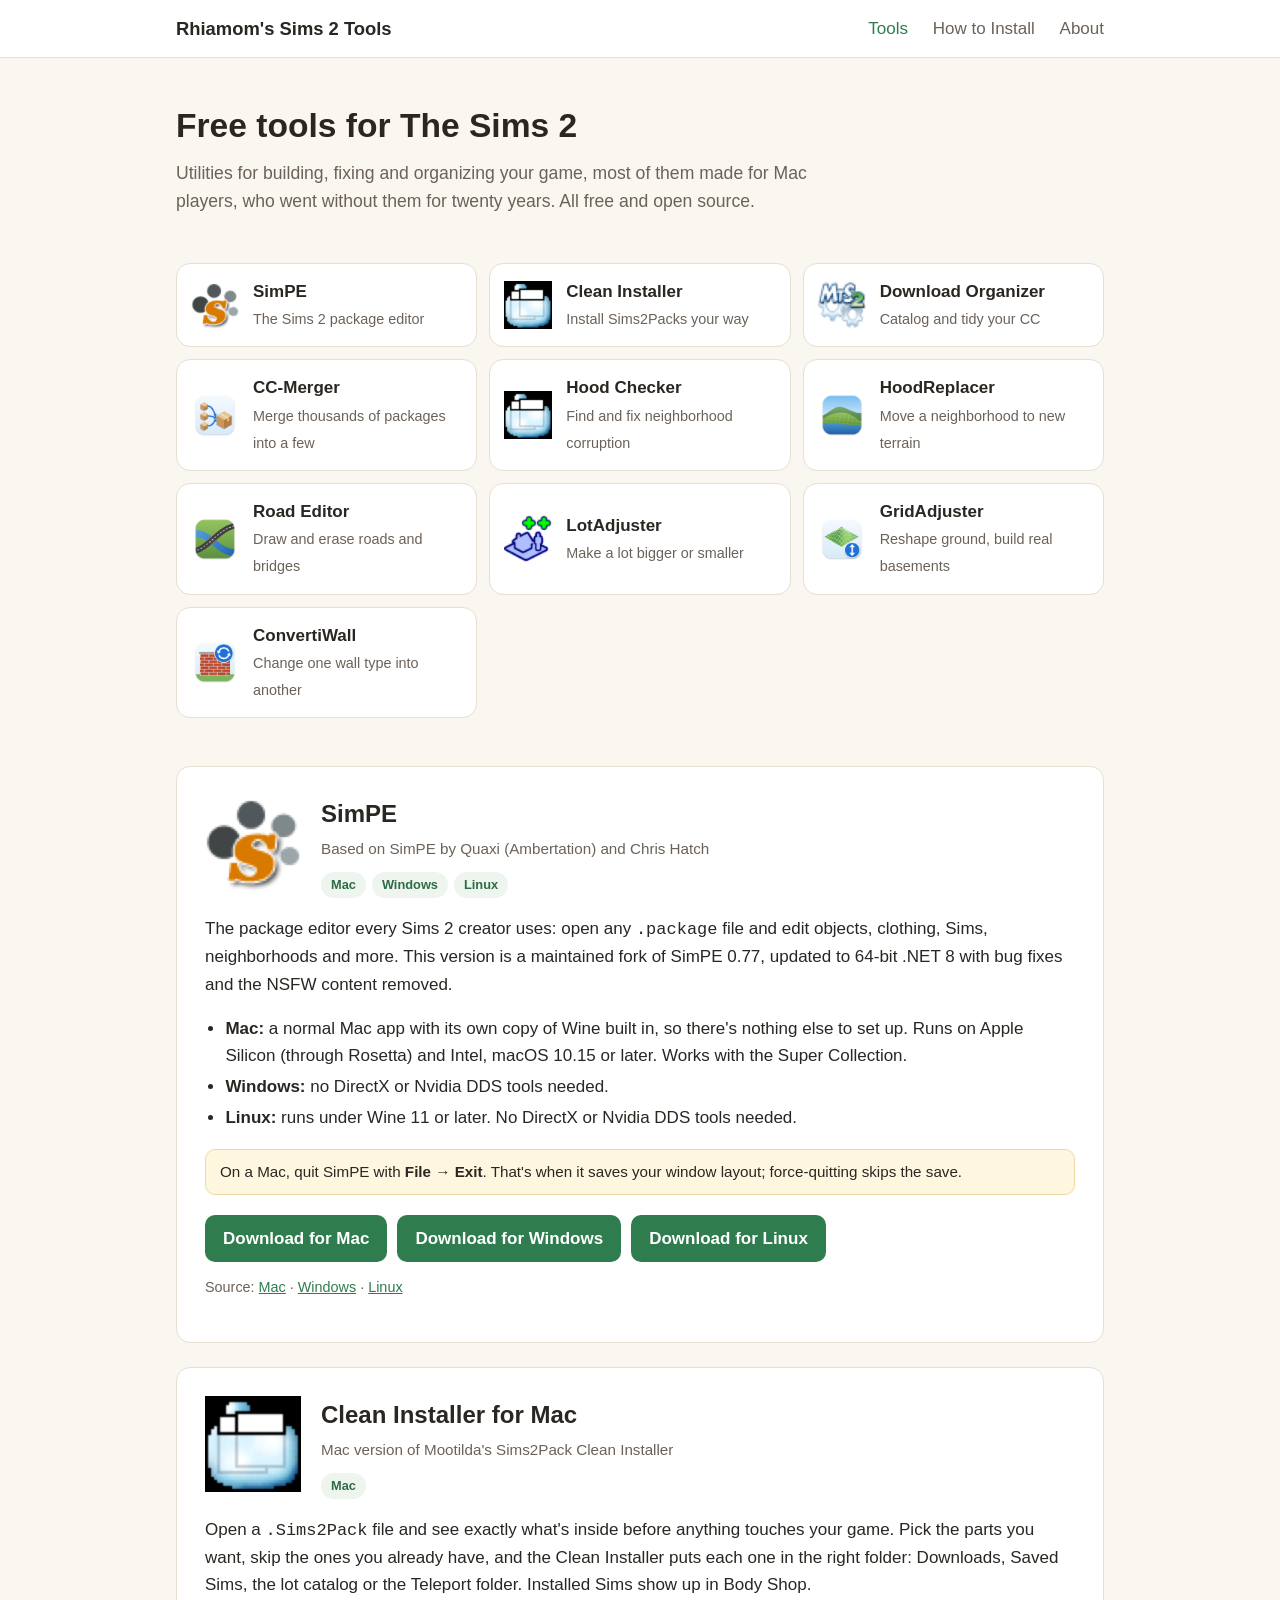
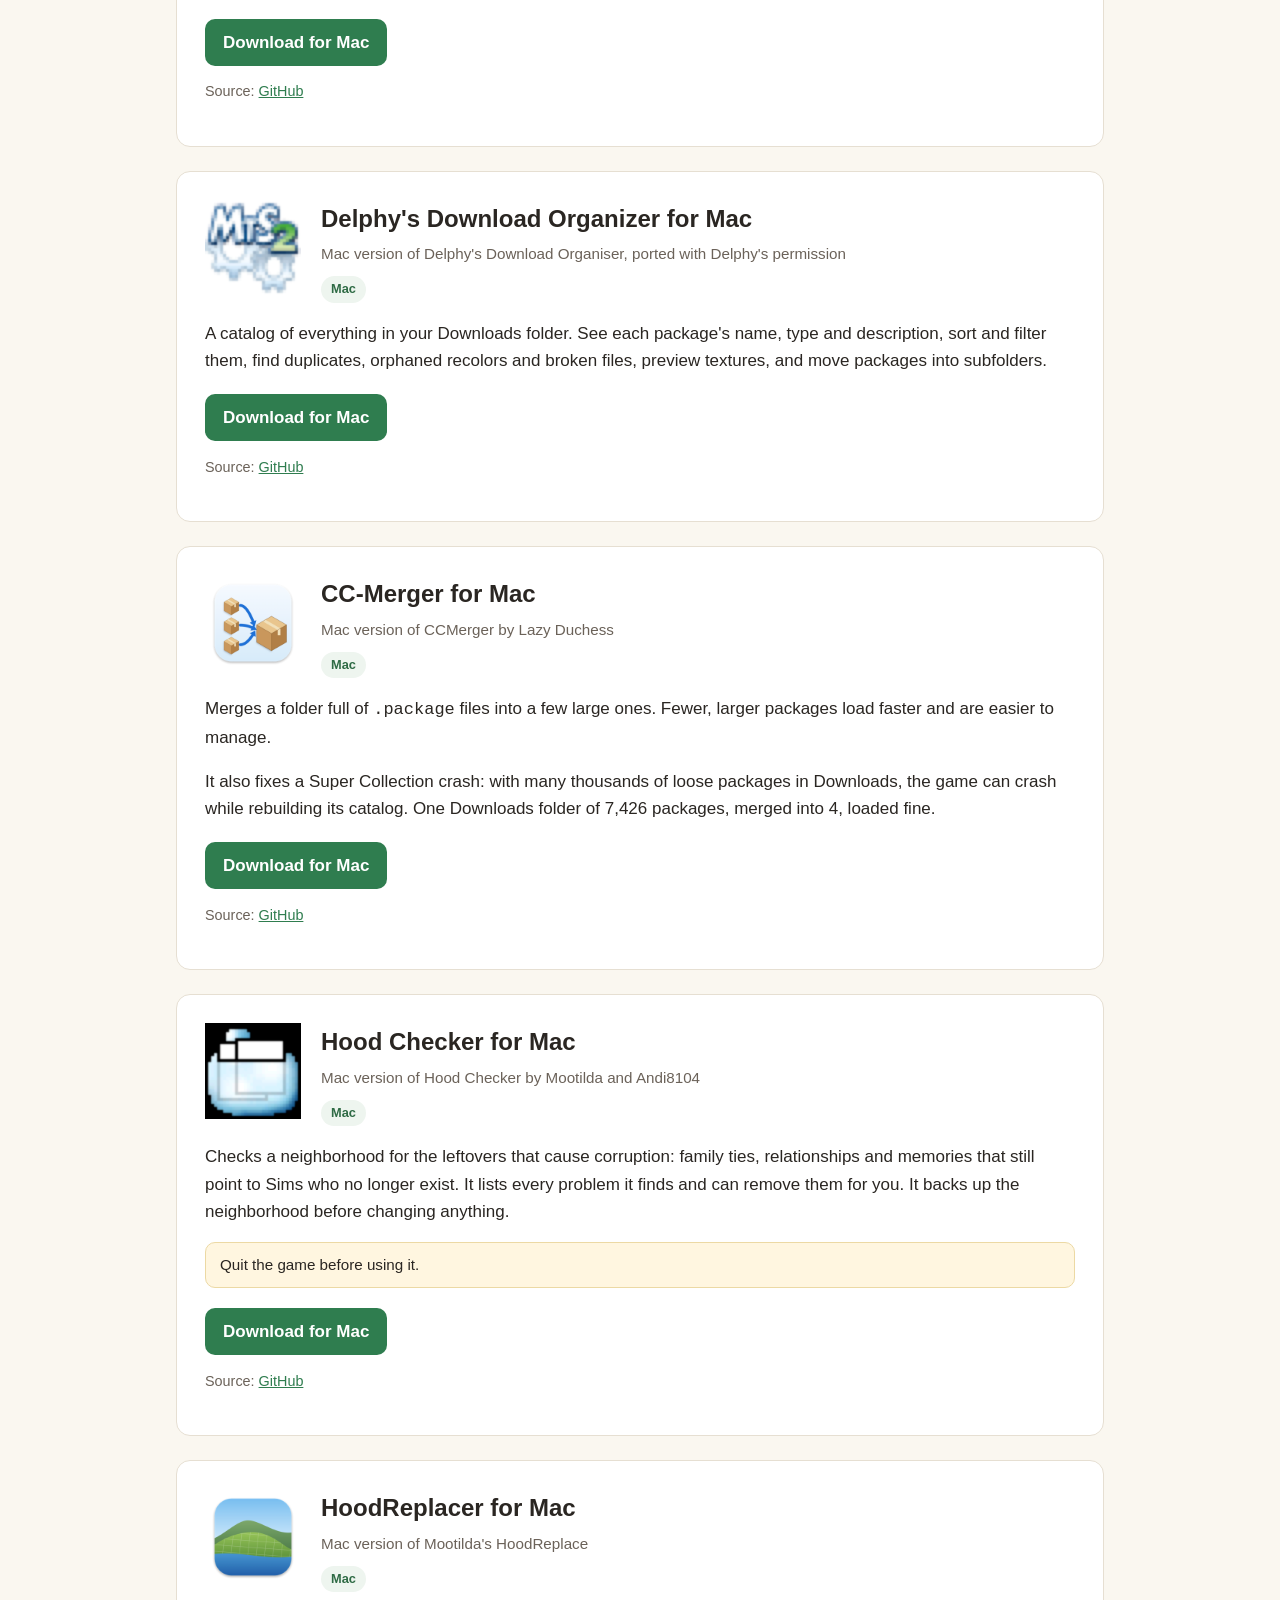
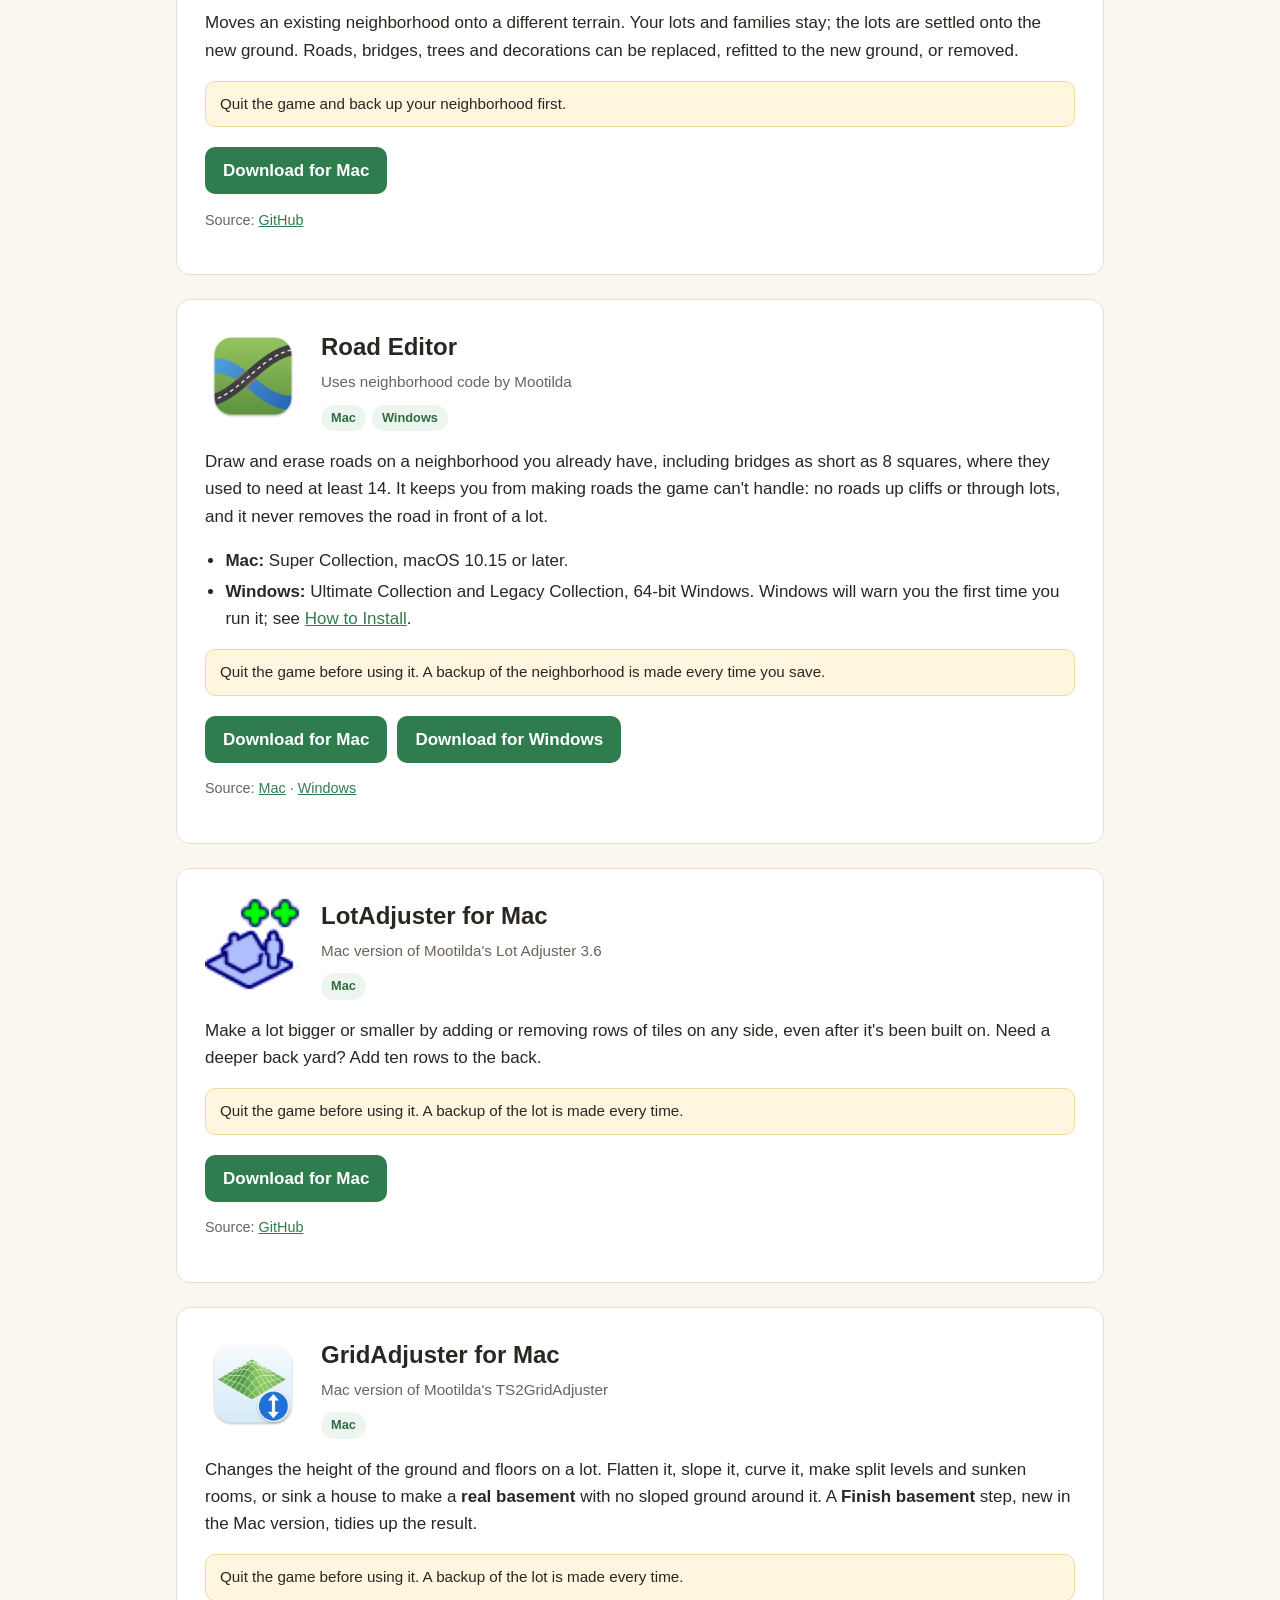
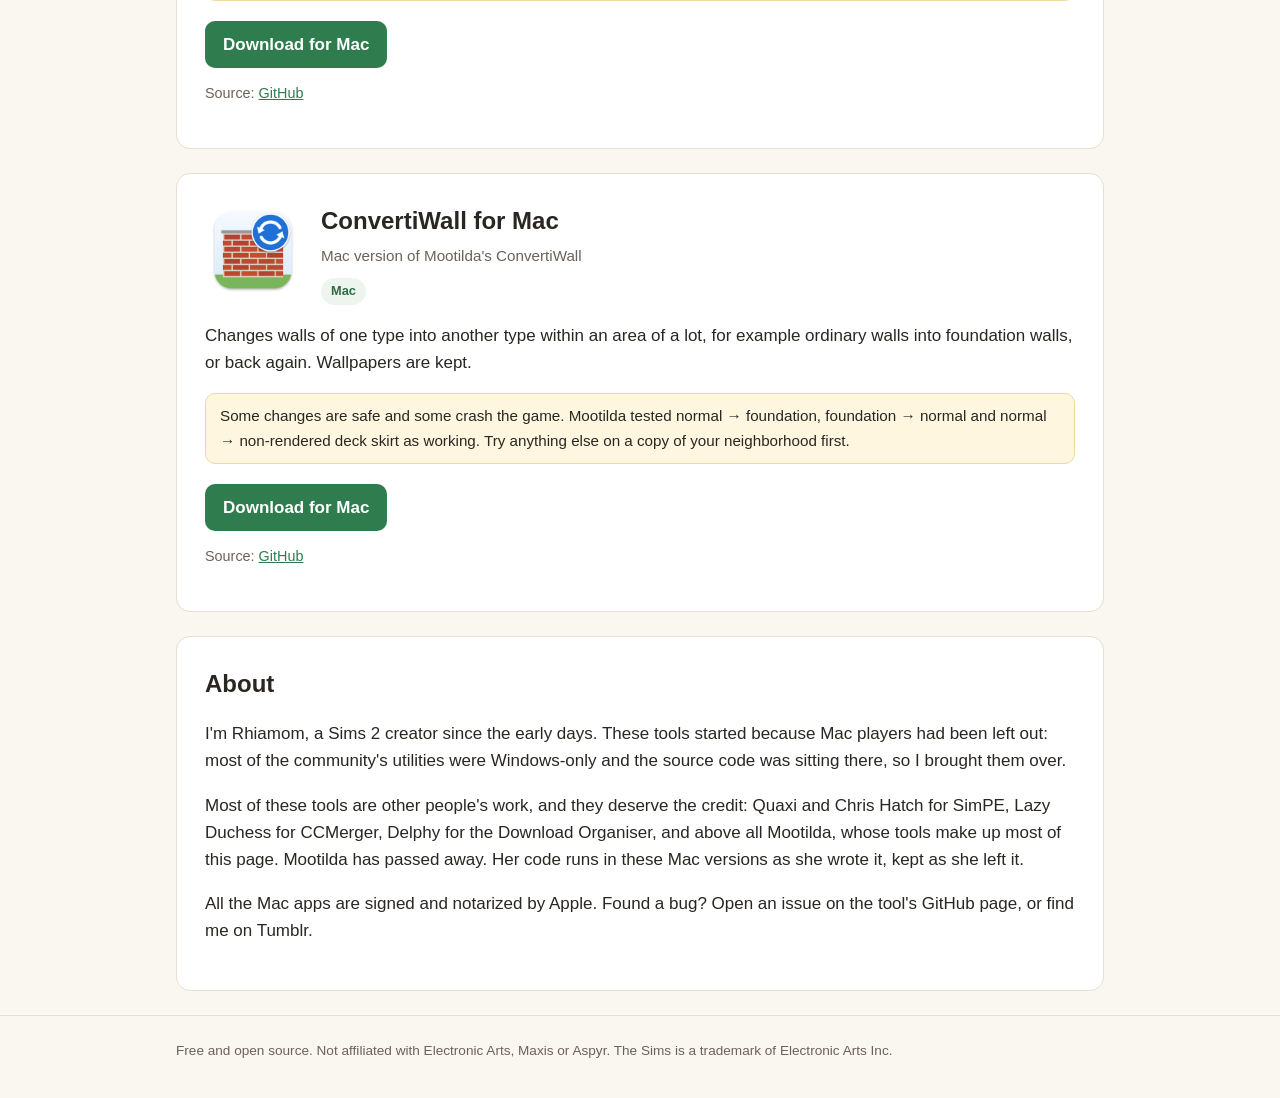
==== commit 5fdcfb9a: "Road Editor: bridges can be as short as 8 squares Co-Authored-By: Claude Opus 5.5 <noreply@anthropic" ====
--- a/index.html
+++ b/index.html
@@ -184,8 +184,8 @@
         <div class="tags"><span>Mac</span><span>Windows</span></div>
       </div>
     </div>
-    <p>Draw and erase roads on a neighborhood you already have, including bridges up to
-    8 squares long. It keeps you from making roads the game can't handle: no roads up cliffs or
+    <p>Draw and erase roads on a neighborhood you already have, including bridges as
+    short as 8 squares, where they used to need at least 14. It keeps you from making roads the game can't handle: no roads up cliffs or
     through lots, and it never removes the road in front of a lot.</p>
     <ul>
       <li><strong>Mac:</strong> Super Collection, macOS 10.15 or later.</li>
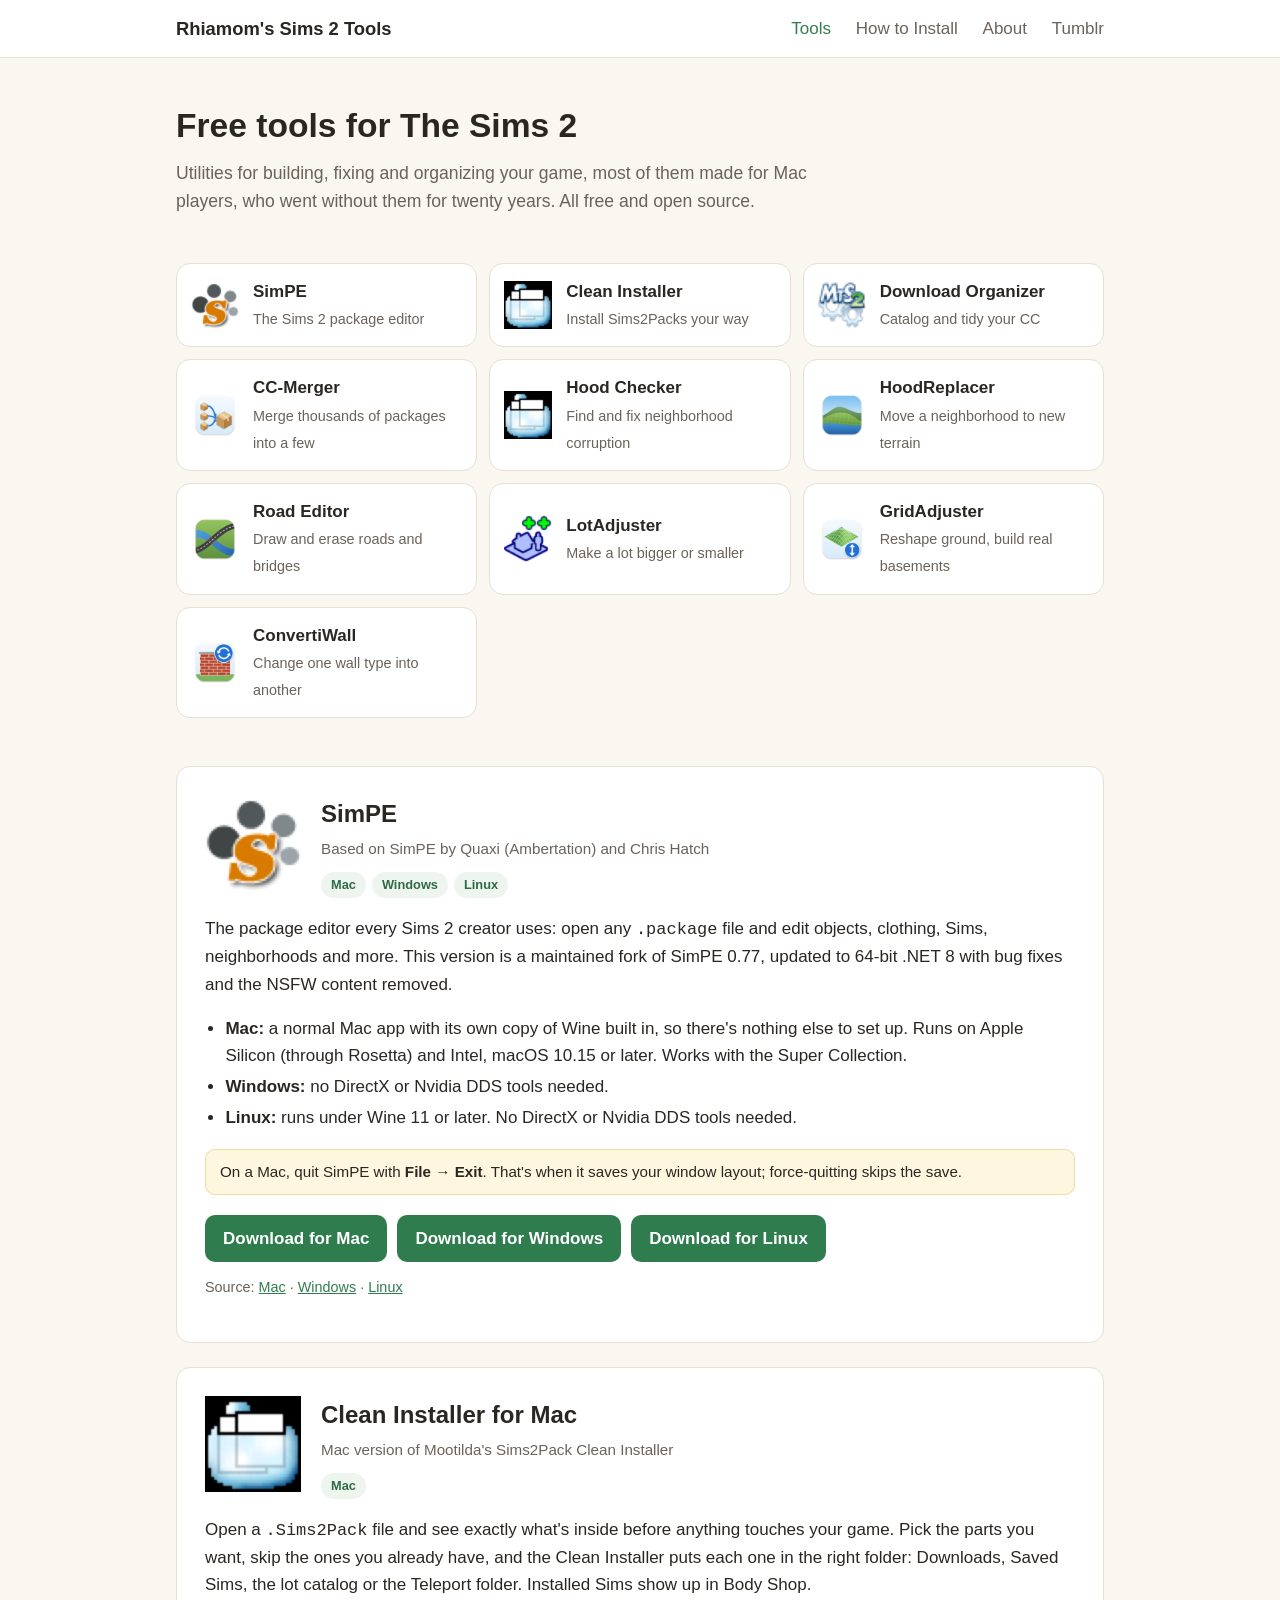
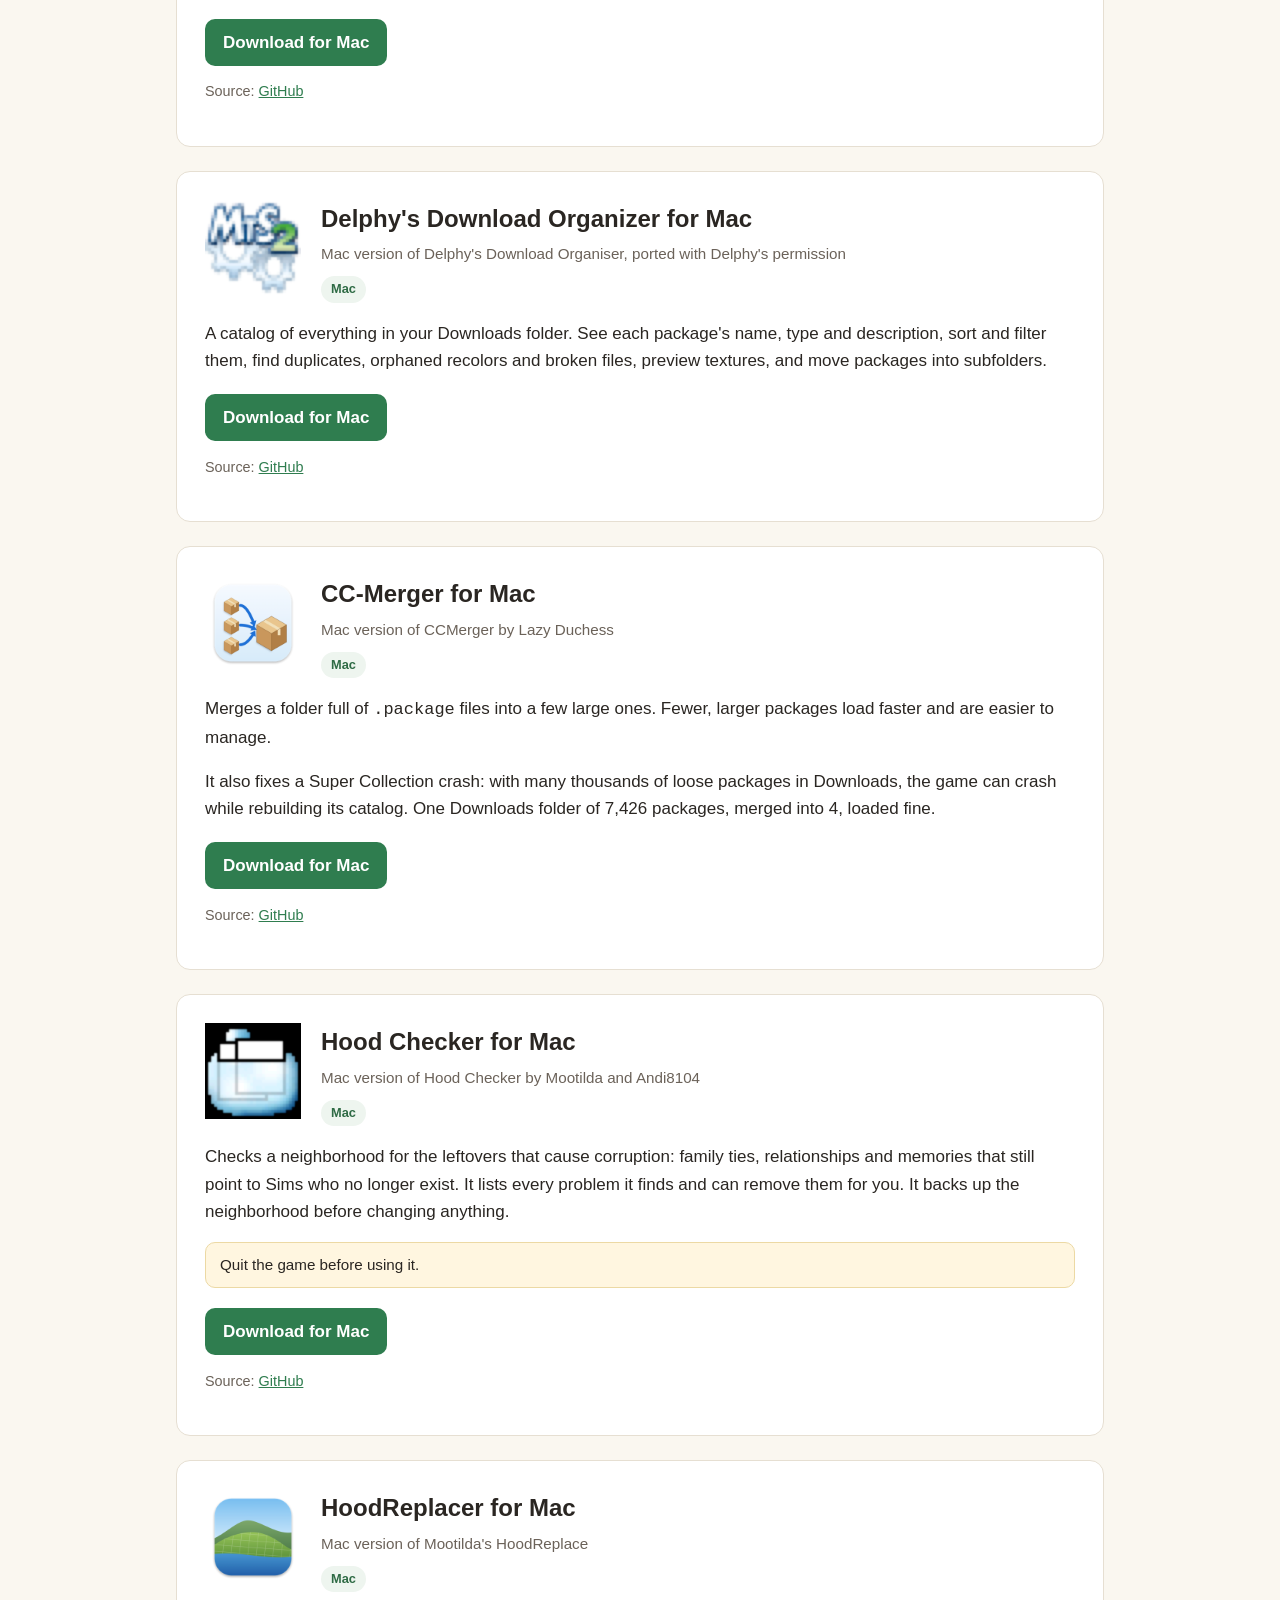
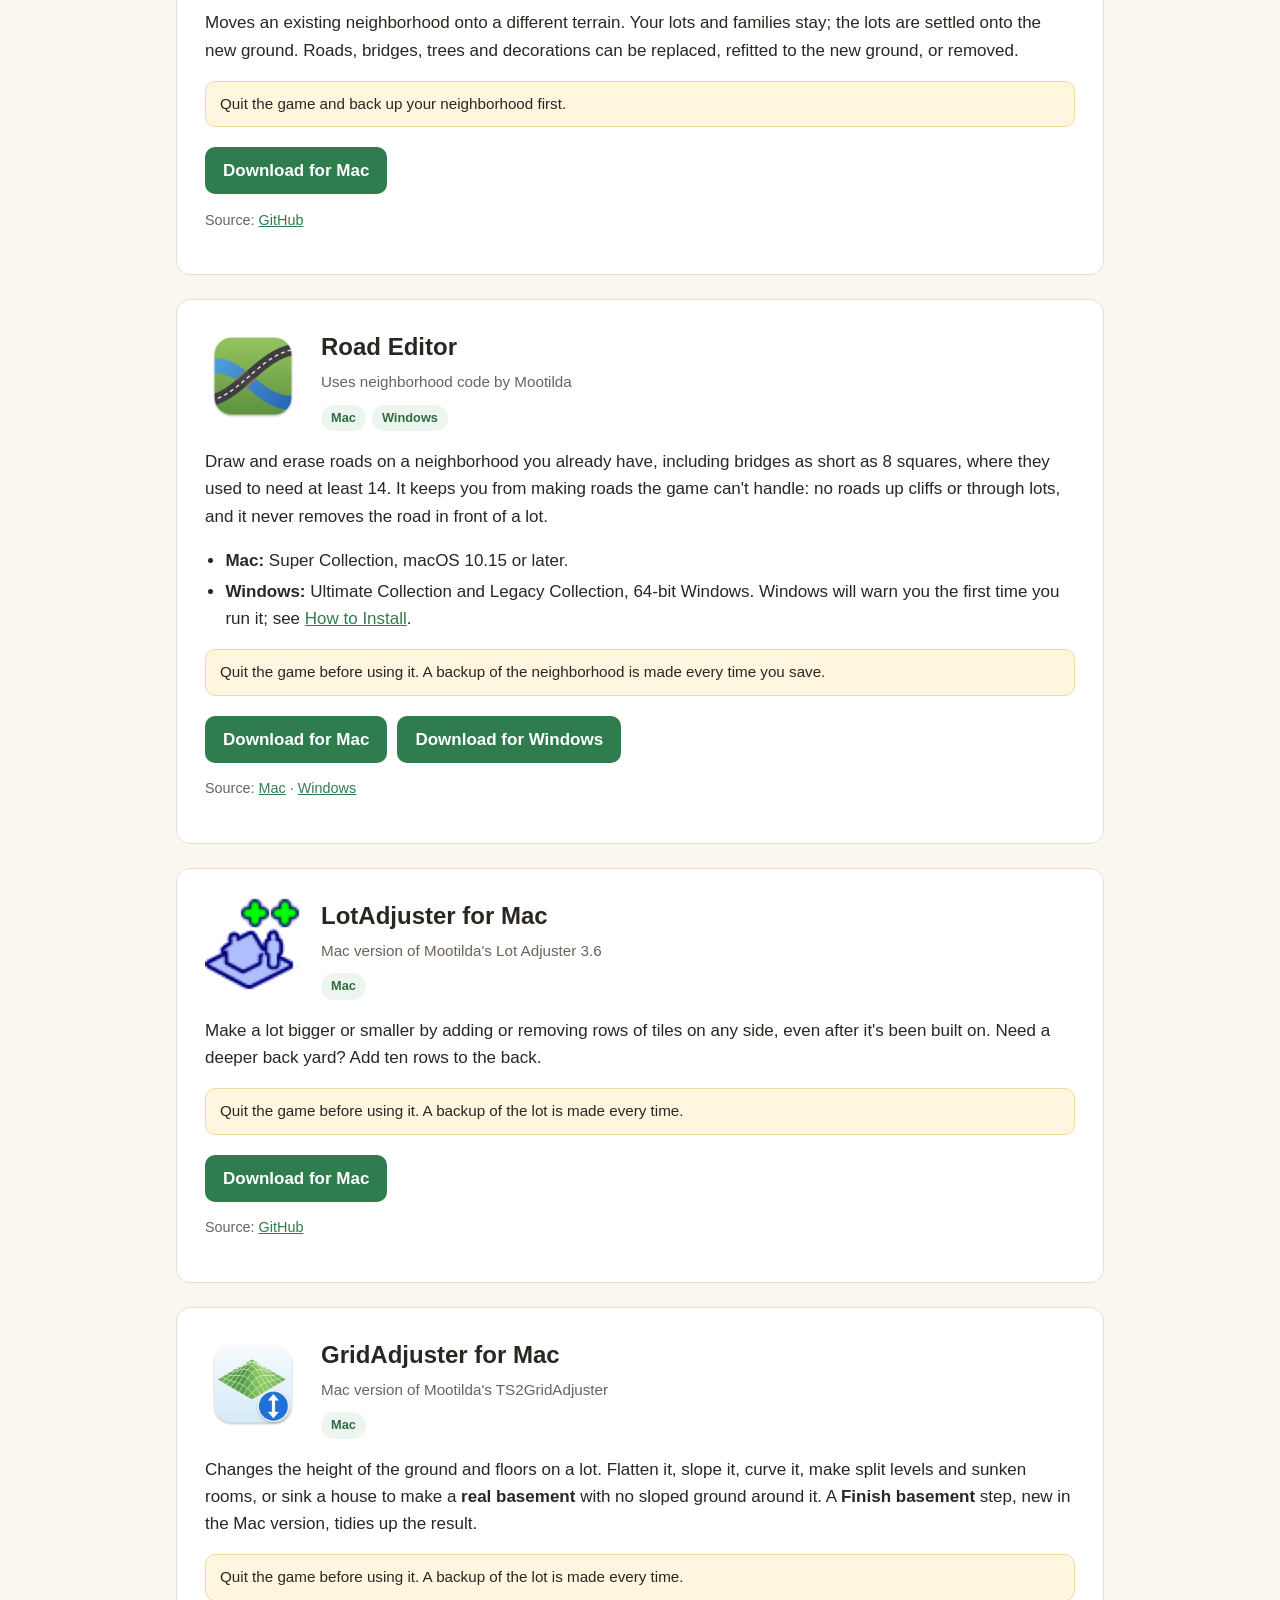
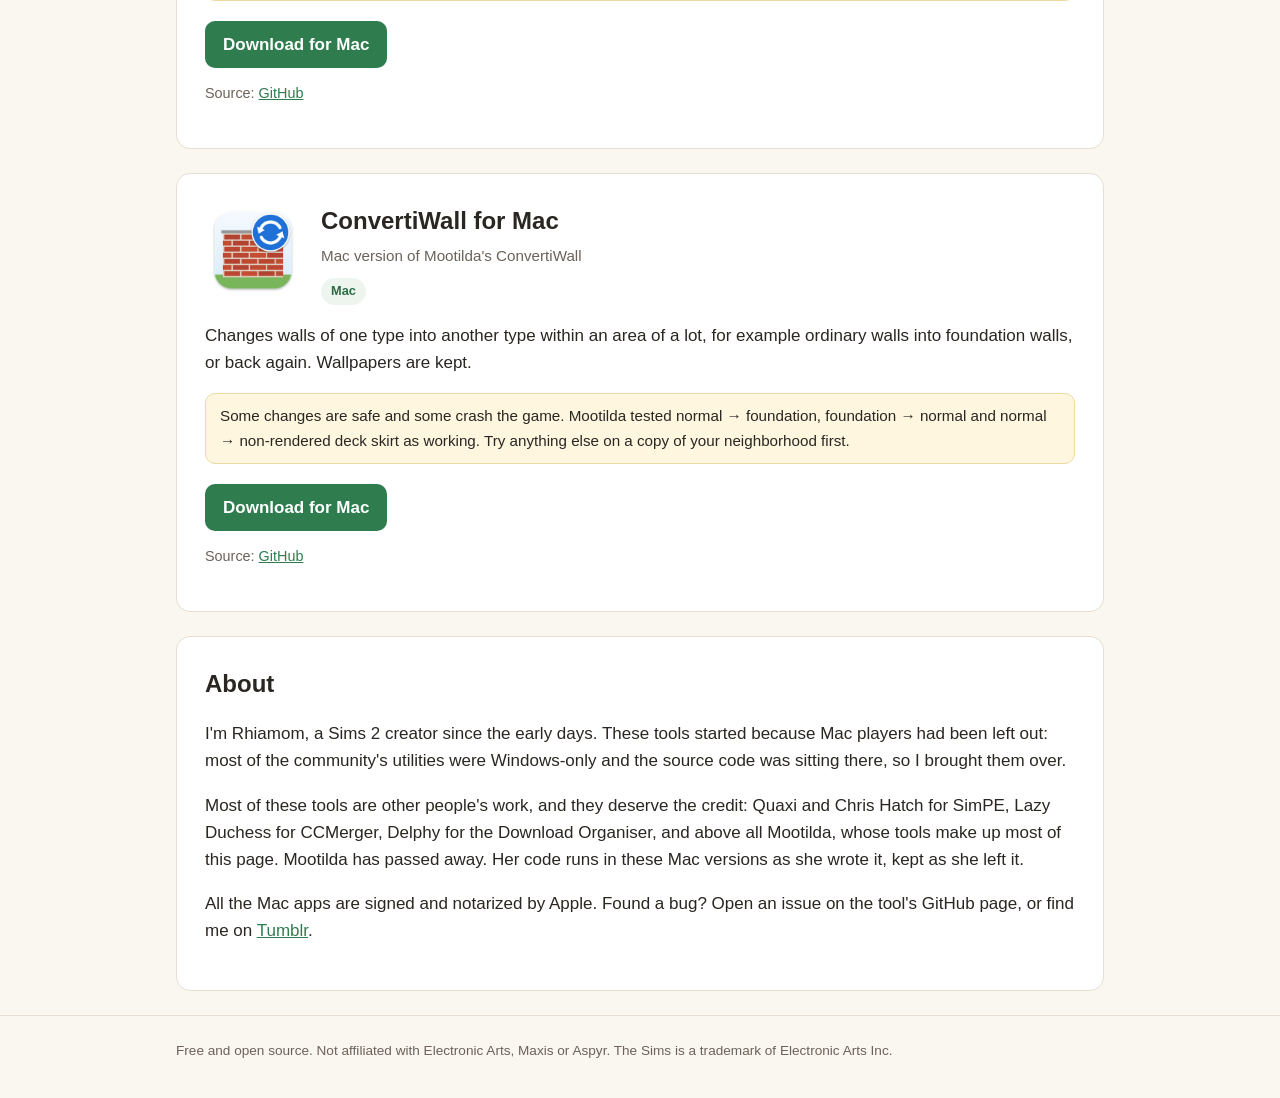
==== commit 970f0f6d: "Add Tumblr link Co-Authored-By: Claude Opus 5.5 <noreply@anthropic.com>" ====
--- a/index.html
+++ b/index.html
@@ -17,6 +17,7 @@
       <a href="./" aria-current="page">Tools</a>
       <a href="install.html">How to Install</a>
       <a href="#about">About</a>
+      <a href="https://www.tumblr.com/catandsusim">Tumblr</a>
     </nav>
   </div>
 </header>
@@ -274,7 +275,7 @@
     Mootilda, whose tools make up most of this page. Mootilda has passed away. Her code runs in
     these Mac versions as she wrote it, kept as she left it.</p>
     <p>All the Mac apps are signed and notarized by Apple. Found a bug? Open an issue on the tool's
-    GitHub page, or find me on Tumblr.</p>
+    GitHub page, or find me on <a href="https://www.tumblr.com/catandsusim">Tumblr</a>.</p>
   </section>
 
 </main>
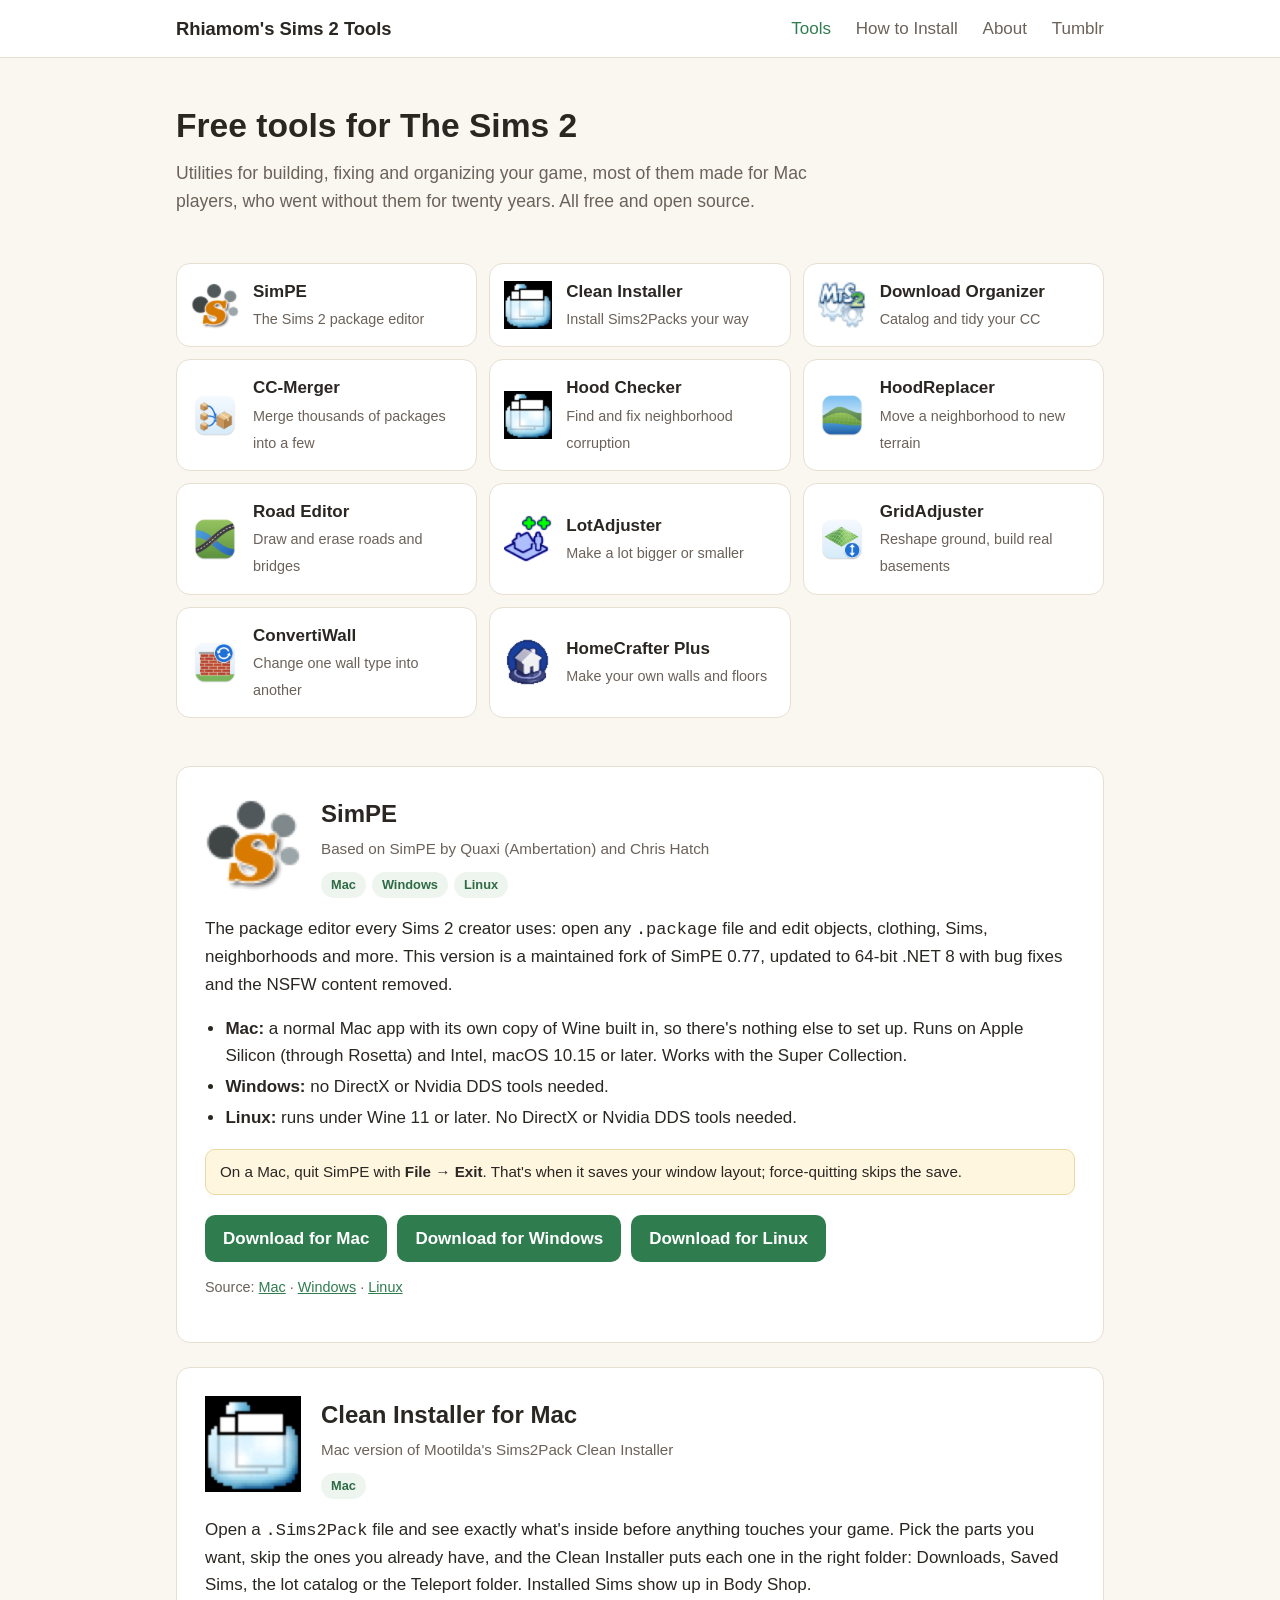
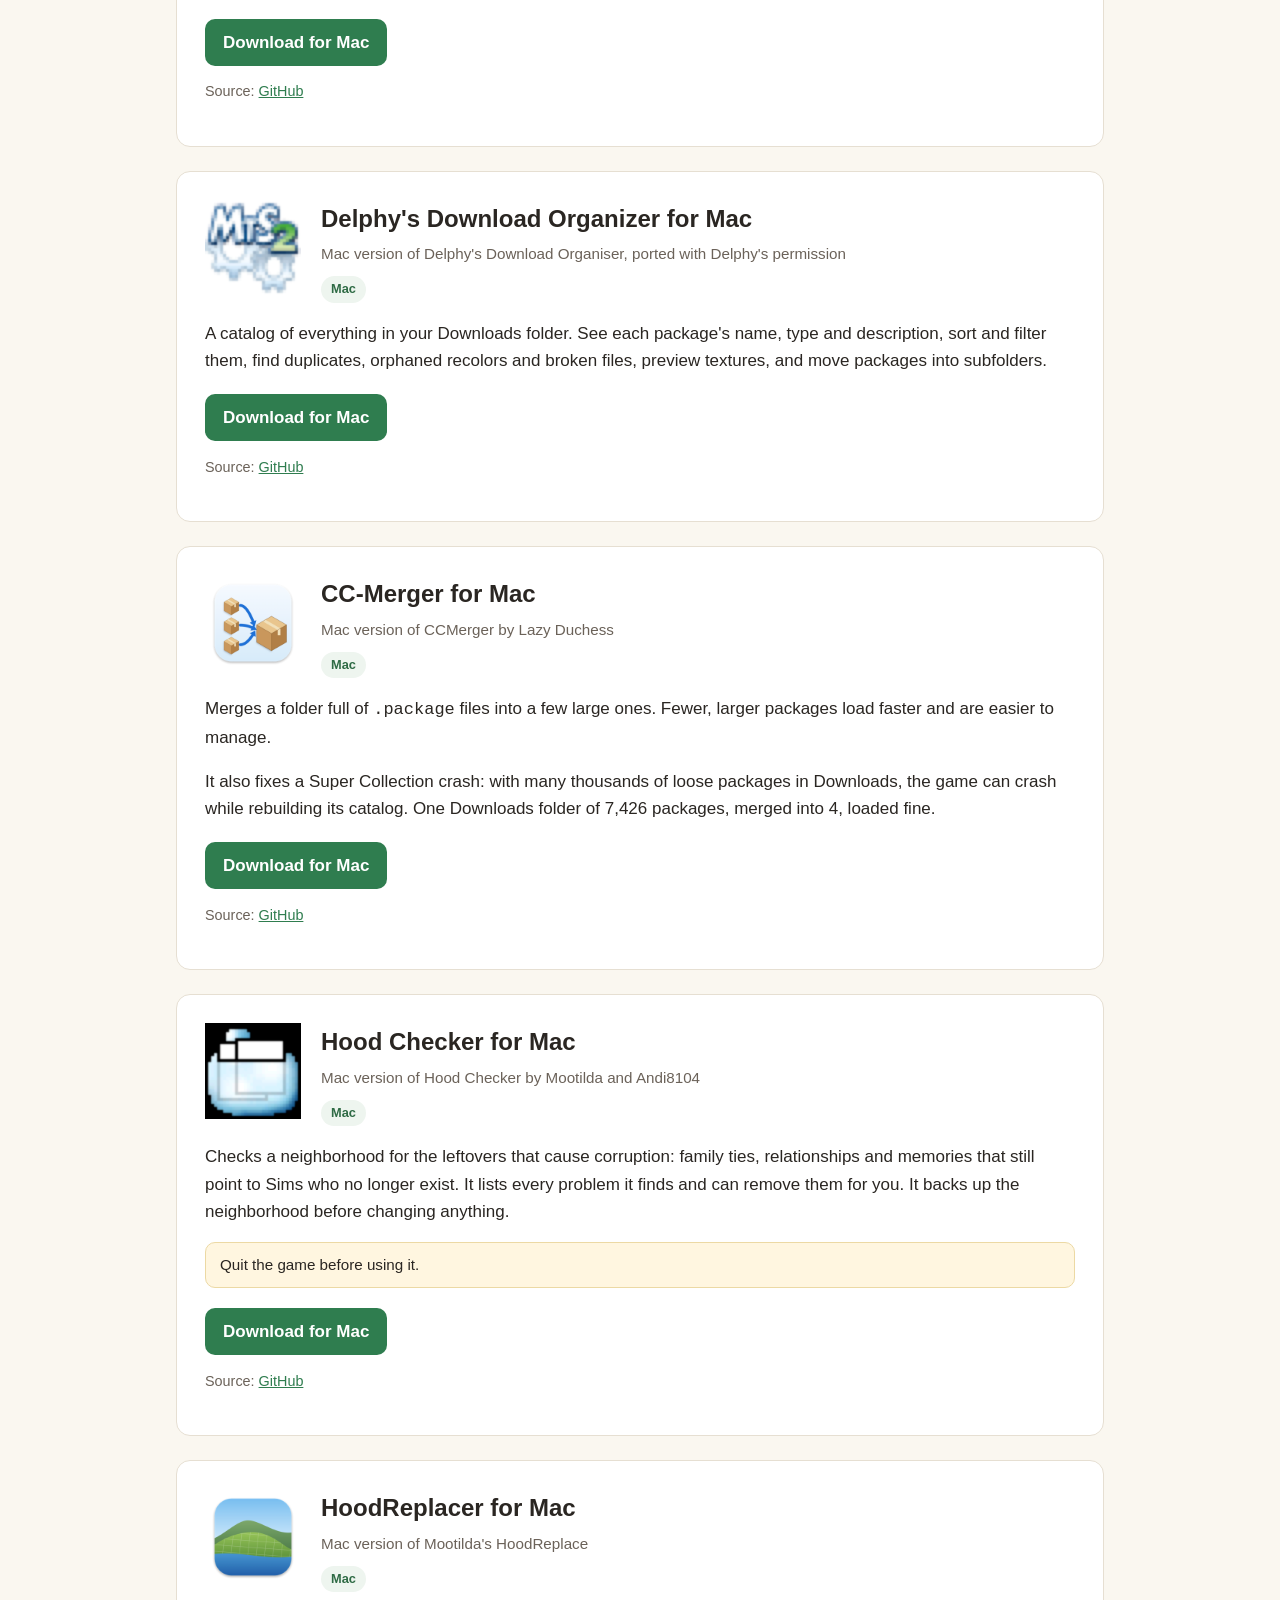
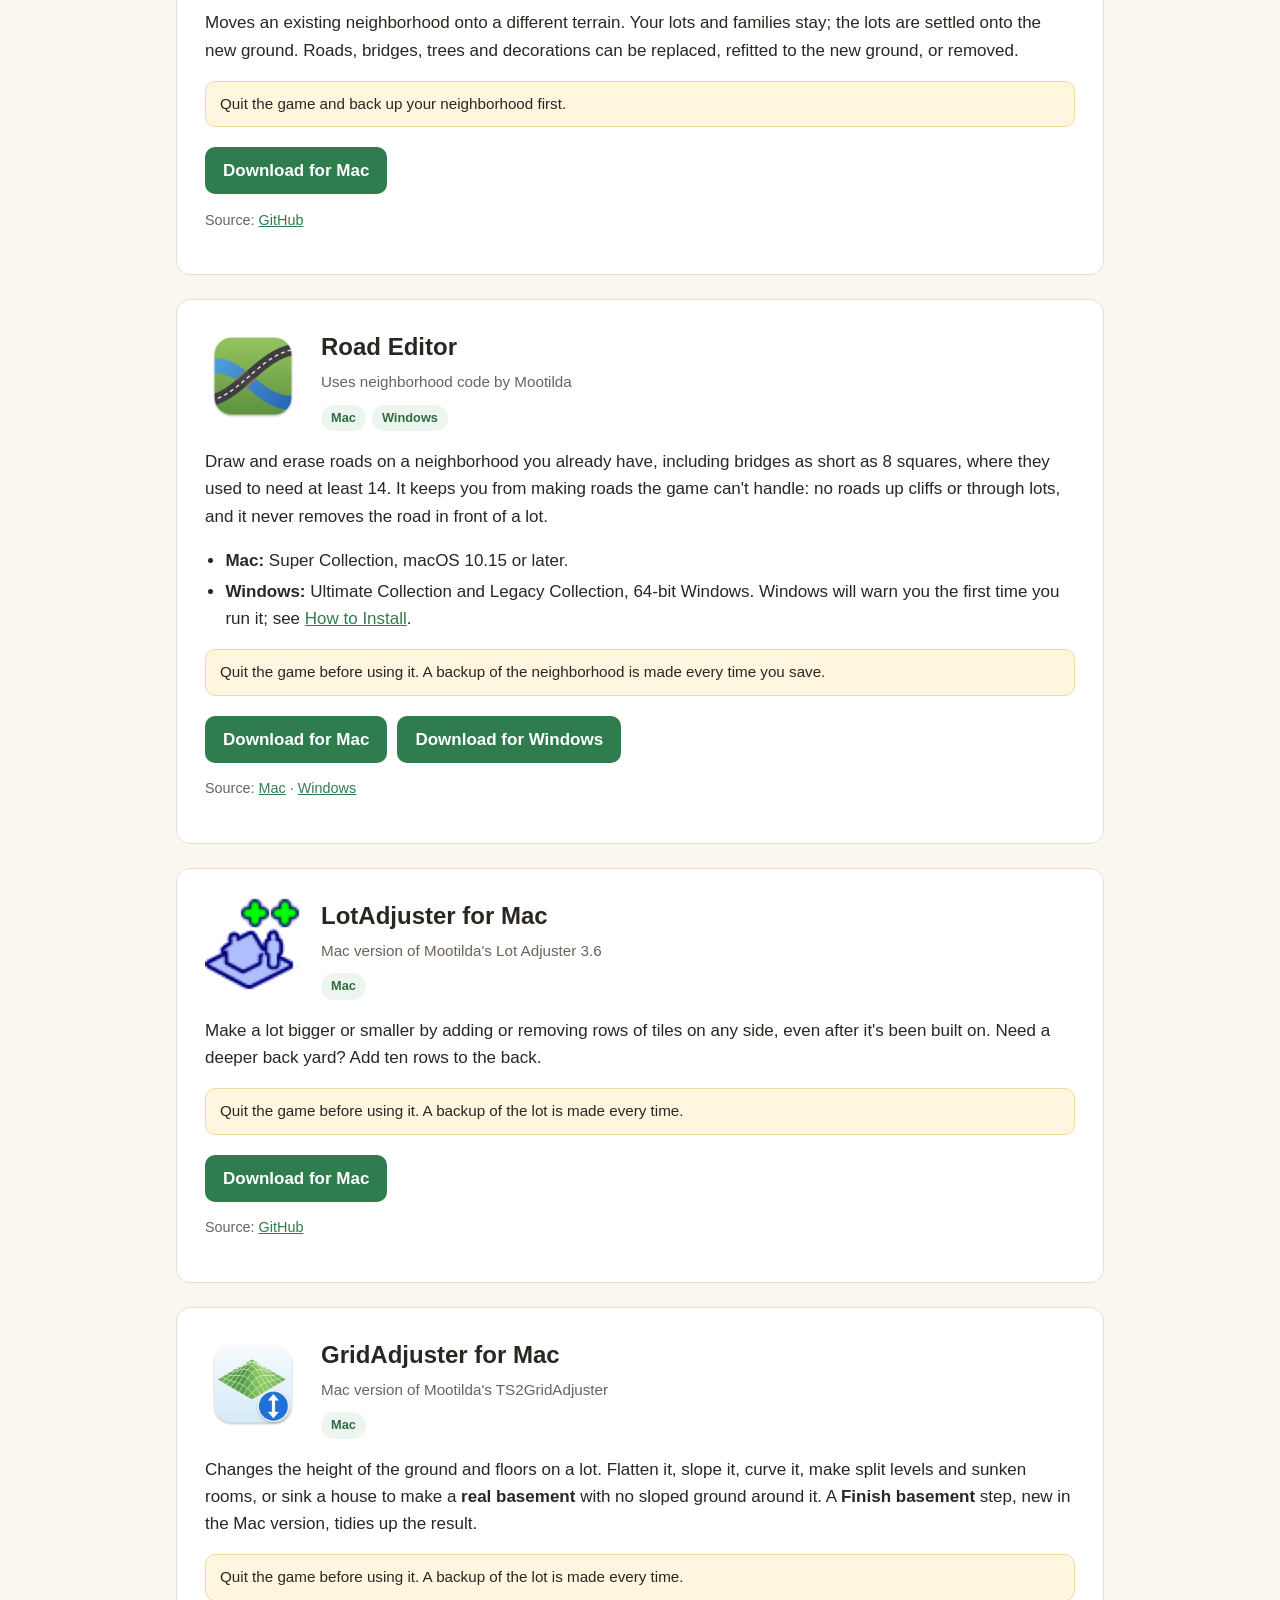
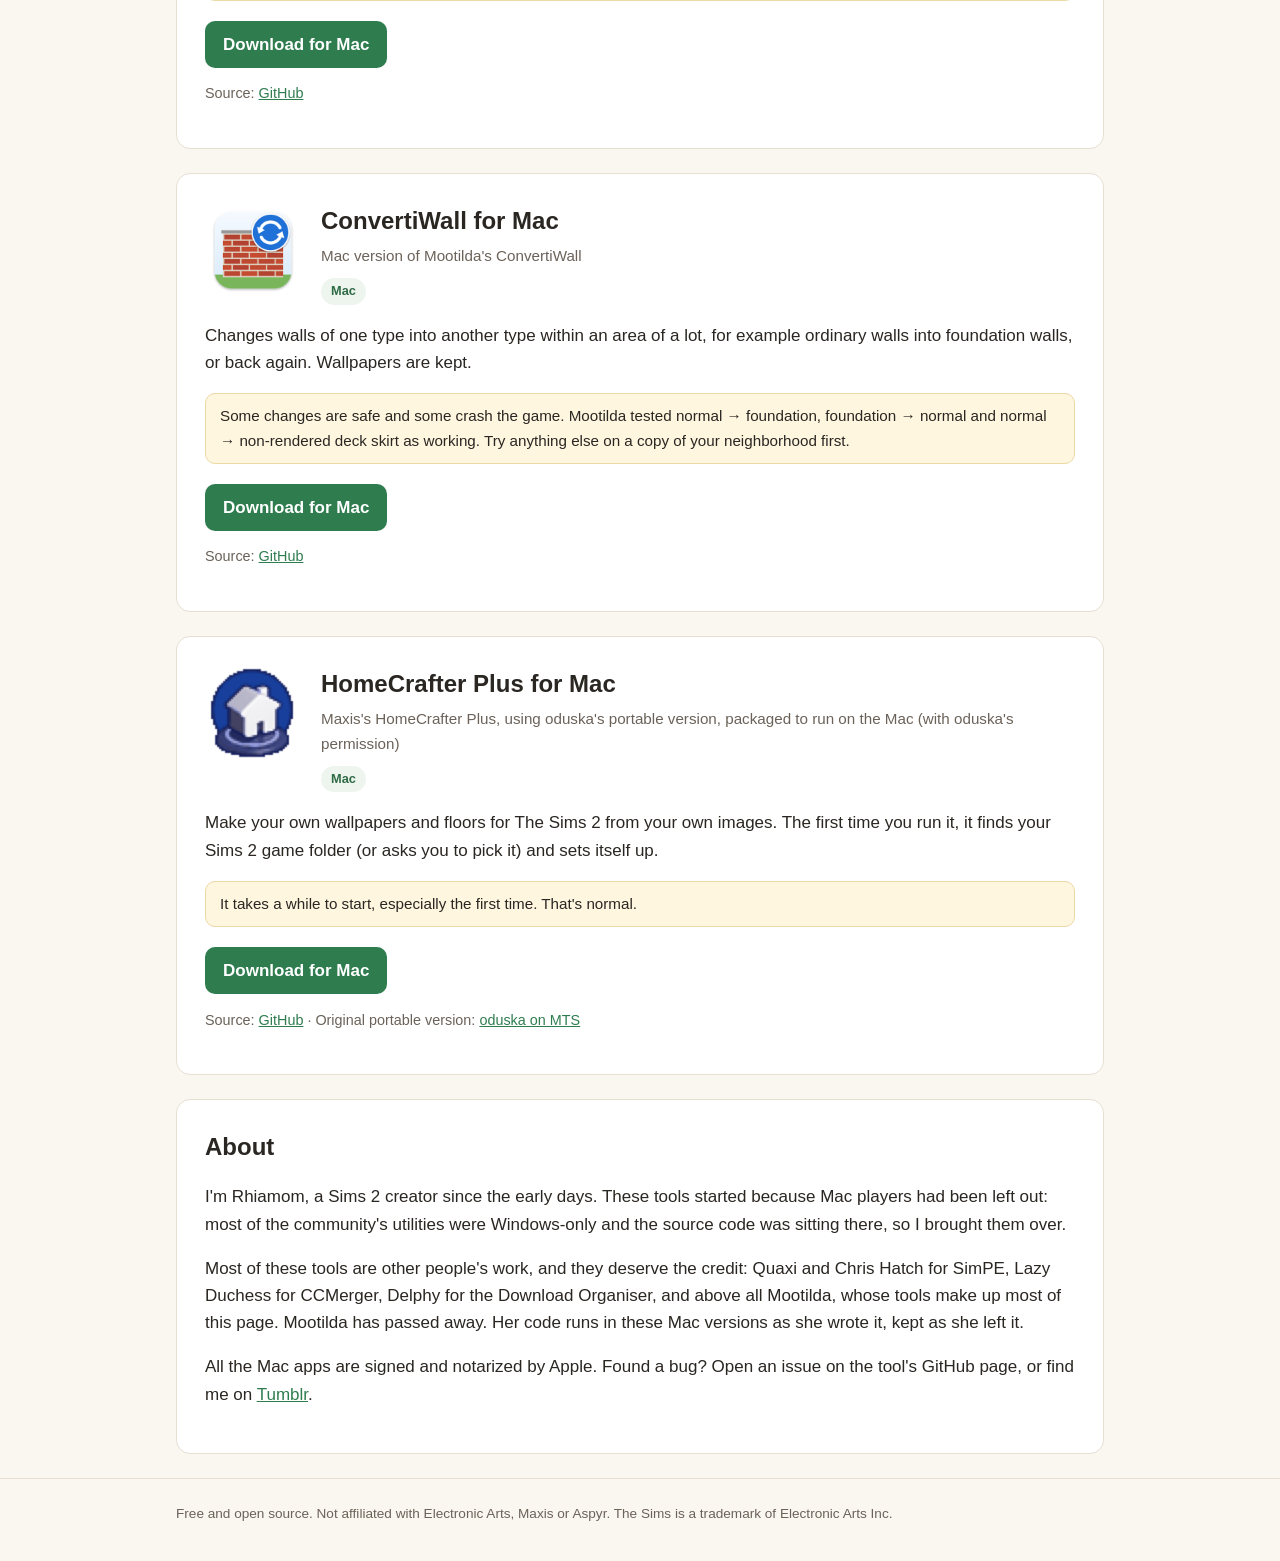
==== commit 0ec62309: "Add HomeCrafter Plus for Mac Co-Authored-By: Claude Opus 5.5 <noreply@anthropic.com>" ====
--- a/index.html
+++ b/index.html
@@ -41,6 +41,7 @@
     <a href="#lotadjuster"><img src="icons/lotadjuster.png" alt=""><div><strong>LotAdjuster</strong><span>Make a lot bigger or smaller</span></div></a>
     <a href="#gridadjuster"><img src="icons/gridadjuster.png" alt=""><div><strong>GridAdjuster</strong><span>Reshape ground, build real basements</span></div></a>
     <a href="#convertiwall"><img src="icons/convertiwall.png" alt=""><div><strong>ConvertiWall</strong><span>Change one wall type into another</span></div></a>
+    <a href="#homecrafter"><img src="icons/homecrafter.png" alt=""><div><strong>HomeCrafter Plus</strong><span>Make your own walls and floors</span></div></a>
   </div>
 
   <!-- ===================== SimPE ===================== -->
@@ -264,6 +265,25 @@
     <p class="source">Source: <a href="https://github.com/rhiamom/ConvertiWall-for-Mac">GitHub</a></p>
   </section>
 
+  <!-- ===================== HomeCrafter Plus ===================== -->
+  <section class="tool" id="homecrafter">
+    <div class="tool-head">
+      <img src="icons/homecrafter.png" alt="HomeCrafter Plus icon">
+      <div>
+        <h2>HomeCrafter Plus for Mac</h2>
+        <p class="credit">Maxis's HomeCrafter Plus, using oduska's portable version, packaged to run on the Mac (with oduska's permission)</p>
+        <div class="tags"><span>Mac</span></div>
+      </div>
+    </div>
+    <p>Make your own wallpapers and floors for The Sims 2 from your own images. The first time
+    you run it, it finds your Sims 2 game folder (or asks you to pick it) and sets itself up.</p>
+    <div class="note">It takes a while to start, especially the first time. That's normal.</div>
+    <div class="downloads">
+      <a class="btn" data-repo="HomeCrafter-Plus-for-Mac" data-ext=".dmg" href="https://github.com/rhiamom/HomeCrafter-Plus-for-Mac/releases/latest">Download for Mac</a>
+    </div>
+    <p class="source">Source: <a href="https://github.com/rhiamom/HomeCrafter-Plus-for-Mac">GitHub</a> · Original portable version: <a href="https://modthesims.info/d/699956/the-sims-2-homecrafter-plus-portable-version.html">oduska on MTS</a></p>
+  </section>
+
   <!-- ===================== About ===================== -->
   <section class="tool" id="about">
     <h2>About</h2>
